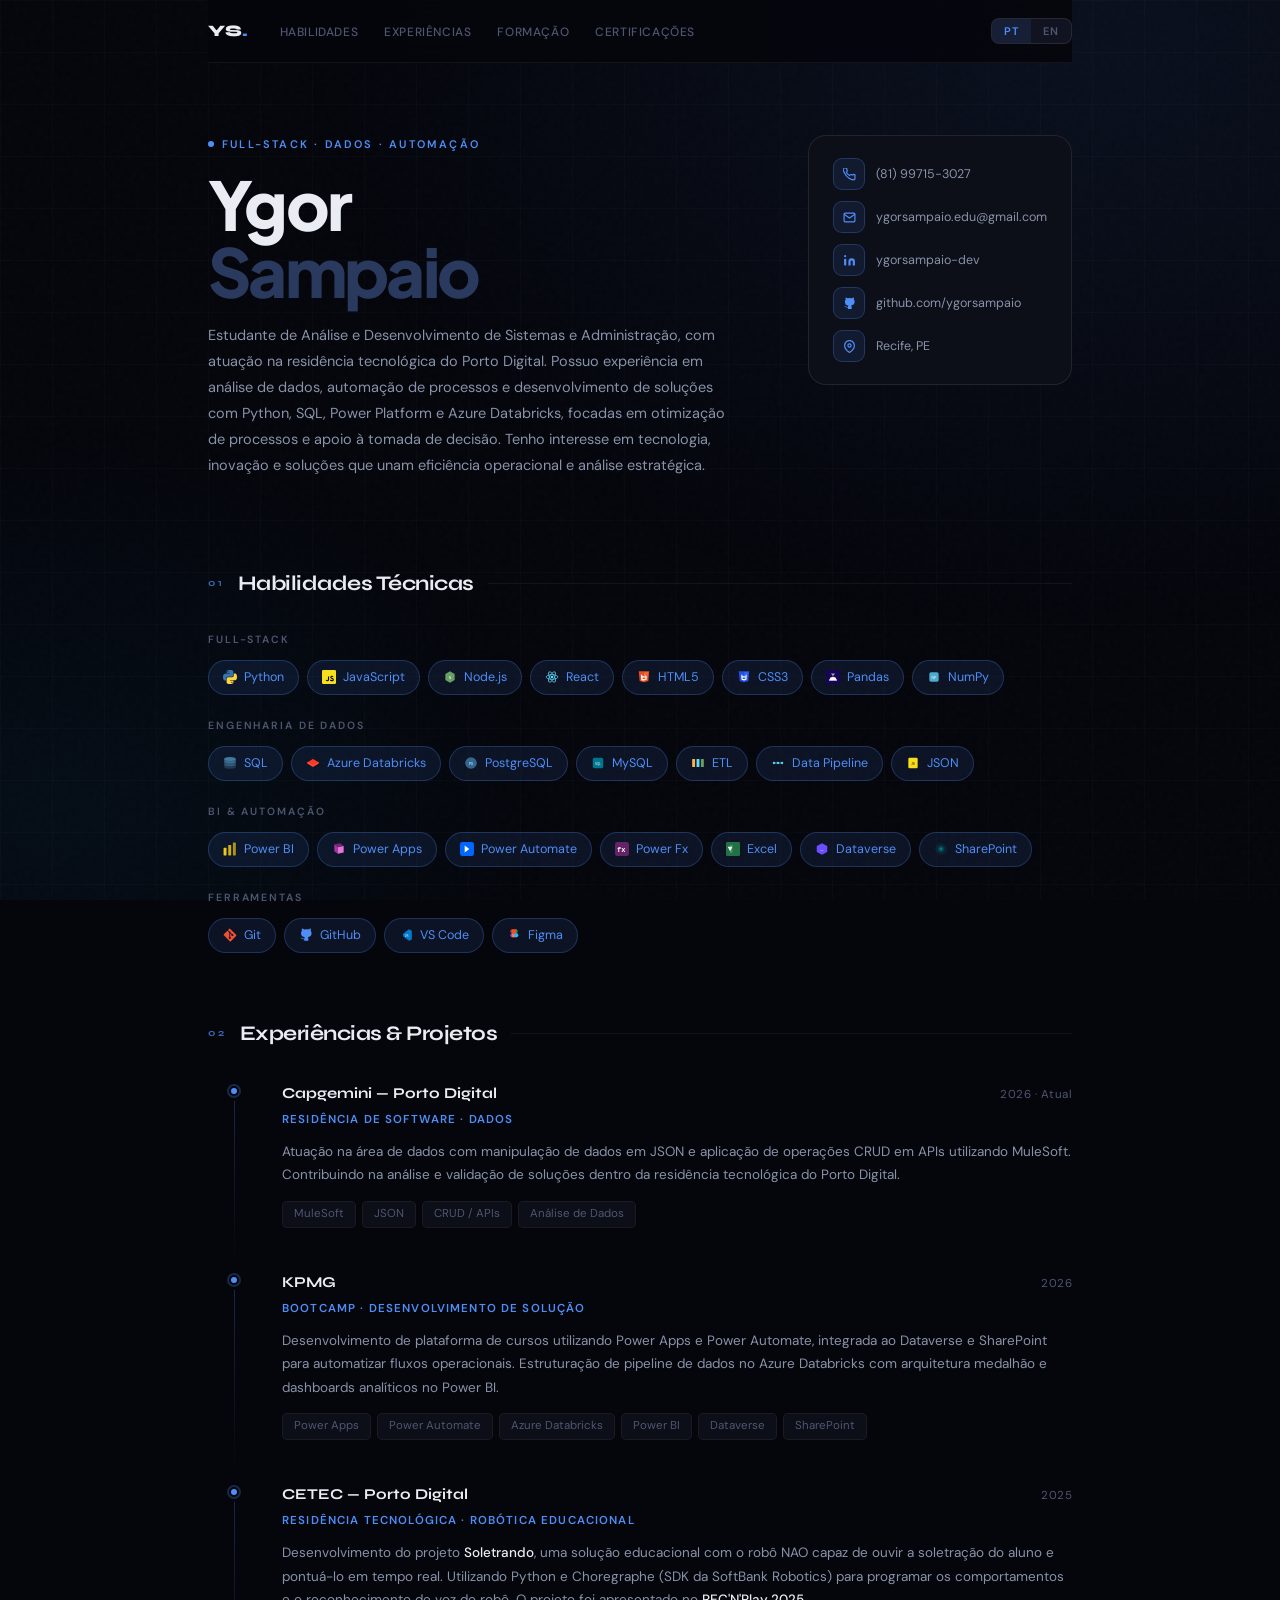
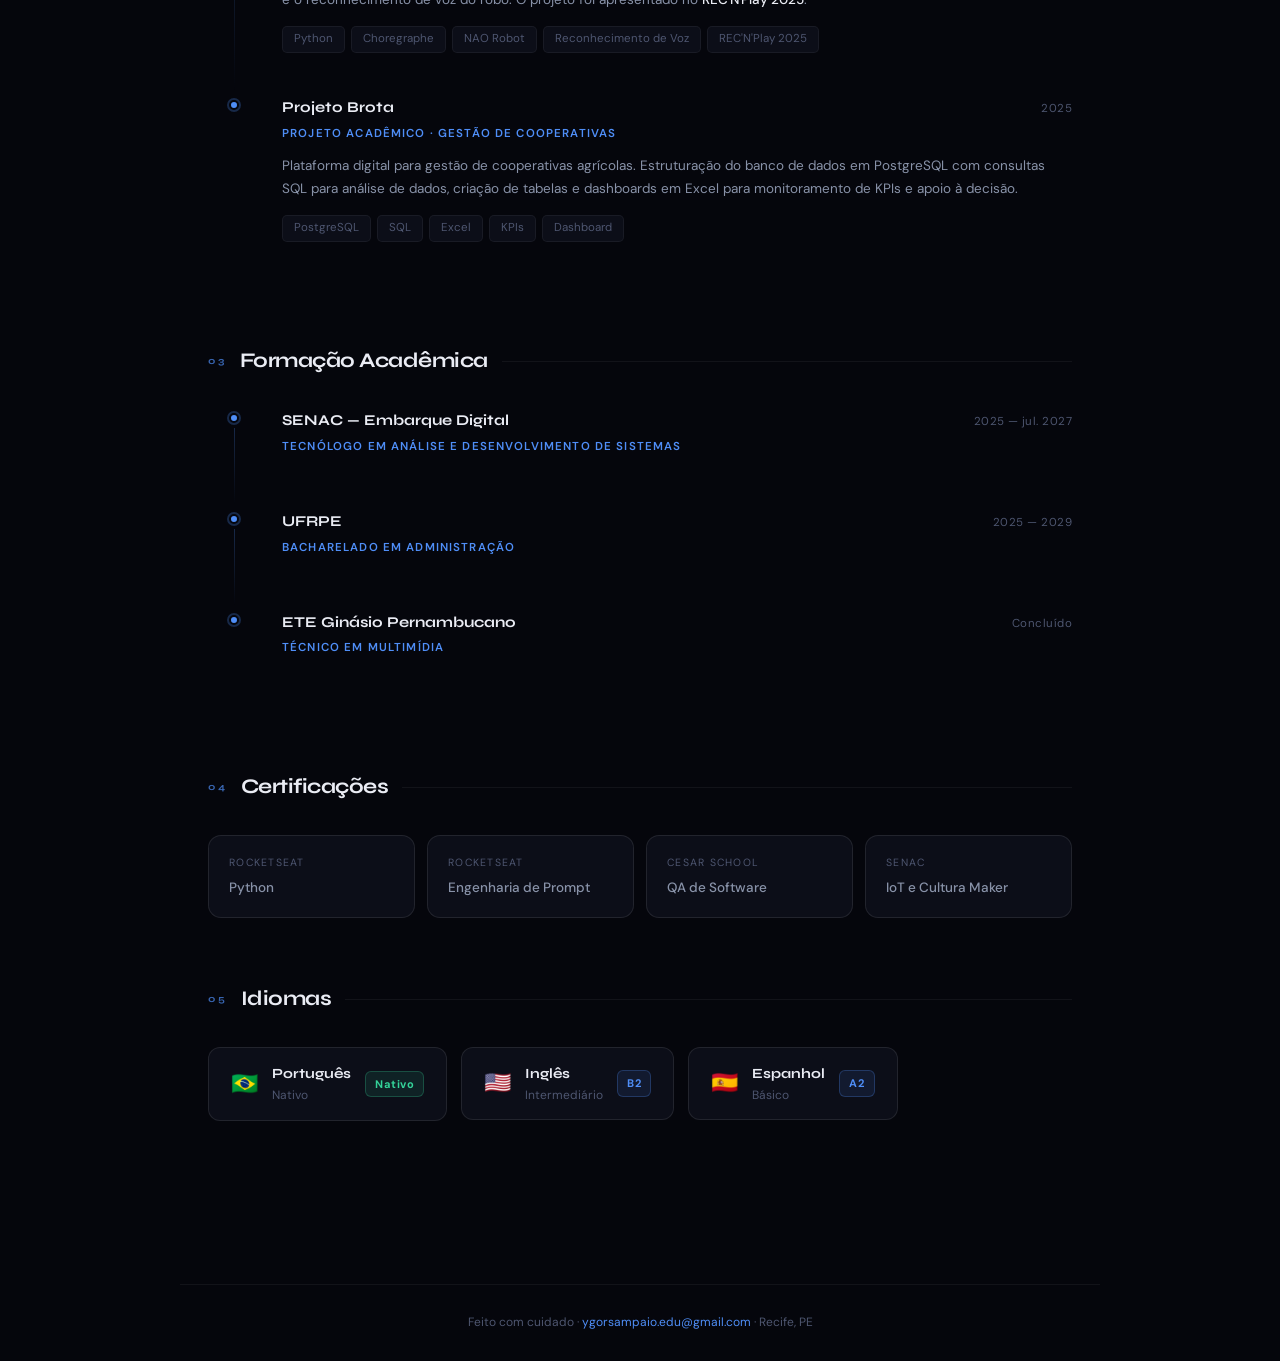
==== index.html @ a51f8046 "Create index.html" ====
<!DOCTYPE html>
<html lang="pt-br" data-lang="pt">
<head>
  <meta charset="UTF-8">
  <meta name="viewport" content="width=device-width, initial-scale=1.0">
  <title>Currículo | Ygor Sampaio</title>
  <link href="https://fonts.googleapis.com/css2?family=Plus+Jakarta+Sans:wght@700;800&family=Syne:wght@400;600;700;800&family=DM+Sans:ital,wght@0,300;0,400;0,500;1,300&display=swap" rel="stylesheet">
  <style>
    *, *::before, *::after { box-sizing: border-box; margin: 0; padding: 0; }

    :root {
      --bg:          #05060c;
      --surface:     #0c0e18;
      --surface2:    #111320;
      --blue:        #4f8ef7;
      --blue-dim:    rgba(79,142,247,0.10);
      --blue-border: rgba(79,142,247,0.26);
      --text:        #eaecf4;
      --text-dim:    #8892a8;
      --muted:       #4e5670;
      --border:      rgba(255,255,255,0.055);
      --border2:     rgba(255,255,255,0.09);
    }

    html { scroll-behavior: smooth; }

    body {
      background: var(--bg);
      color: var(--text);
      font-family: 'DM Sans', sans-serif;
      line-height: 1.65;
      font-size: 15px;
      min-height: 100vh;
    }

    /* ── Noise ── */
    body::before {
      content: '';
      position: fixed; inset: 0;
      background-image: url("data:image/svg+xml,%3Csvg viewBox='0 0 200 200' xmlns='http://www.w3.org/2000/svg'%3E%3Cfilter id='n'%3E%3CfeTurbulence type='fractalNoise' baseFrequency='0.85' numOctaves='4' stitchTiles='stitch'/%3E%3C/filter%3E%3Crect width='100%25' height='100%25' filter='url(%23n)' opacity='0.04'/%3E%3C/svg%3E");
      pointer-events: none; z-index: 0; opacity: 0.45;
    }

    .ambient {
      position: fixed; inset: 0; pointer-events: none; z-index: 0;
      background:
        radial-gradient(ellipse 800px 600px at 85% 5%, rgba(79,142,247,0.08), transparent),
        radial-gradient(ellipse 500px 400px at 5% 90%, rgba(14,165,233,0.05), transparent);
    }
    .grid-bg {
      position: fixed; inset: 0; pointer-events: none; z-index: 0;
      background-image:
        linear-gradient(rgba(255,255,255,0.018) 1px, transparent 1px),
        linear-gradient(90deg, rgba(255,255,255,0.018) 1px, transparent 1px);
      background-size: 52px 52px;
    }

    /* ── Layout ── */
    .page {
      position: relative; z-index: 1;
      max-width: 920px;
      margin: 0 auto;
      padding: 0 28px 100px;
    }

    /* ── Nav ── */
    nav {
      position: sticky; top: 0; z-index: 100;
      display: flex; align-items: center; justify-content: space-between;
      padding: 18px 0;
      border-bottom: 1px solid var(--border);
      background: rgba(5,6,12,0.88);
      backdrop-filter: blur(20px);
      -webkit-backdrop-filter: blur(20px);
      margin-bottom: 72px;
    }
    .nav-left { display: flex; align-items: center; gap: 20px; }
    .nav-logo {
      font-family: 'Syne', sans-serif;
      font-weight: 800;
      font-size: 16px;
      letter-spacing: -0.01em;
      color: var(--text);
      text-decoration: none;
    }
    .nav-logo span { color: var(--blue); }

    .nav-links { display: flex; gap: 2px; list-style: none; }
    .nav-links a {
      font-size: 12px;
      font-weight: 500;
      letter-spacing: 0.05em;
      text-transform: uppercase;
      color: var(--muted);
      text-decoration: none;
      padding: 6px 12px;
      border-radius: 6px;
      transition: color 0.2s, background 0.2s;
    }
    .nav-links a:hover { color: var(--text); background: var(--border); }

    /* Lang toggle in nav */
    .lang-toggle {
      display: flex;
      background: var(--surface2);
      border: 1px solid var(--border2);
      border-radius: 8px;
      overflow: hidden;
    }
    .lang-btn {
      padding: 5px 12px;
      font-size: 11px;
      font-weight: 600;
      letter-spacing: 0.1em;
      text-transform: uppercase;
      color: var(--muted);
      background: transparent;
      border: none;
      cursor: pointer;
      transition: all 0.2s;
      font-family: 'DM Sans', sans-serif;
    }
    .lang-btn.active { background: var(--blue-dim); color: var(--blue); }
    .lang-btn:hover:not(.active) { color: var(--text); }

    /* ── Hero ── */
    .hero {
      display: grid;
      grid-template-columns: 1fr auto;
      align-items: start;
      gap: 44px;
      margin-bottom: 88px;
      opacity: 0;
      animation: fadeUp 0.7s 0.1s forwards;
    }
    .hero-role {
      font-size: 11px;
      color: var(--blue);
      font-weight: 600;
      letter-spacing: 0.2em;
      text-transform: uppercase;
      margin-bottom: 16px;
      display: flex; align-items: center; gap: 8px;
    }
    .hero-role::before {
      content: '';
      width: 6px; height: 6px;
      border-radius: 50%;
      background: var(--blue);
      animation: pulse 2.5s infinite;
    }
    @keyframes pulse { 0%,100%{opacity:1} 50%{opacity:0.2} }

    .hero-name {
      font-family: 'Plus Jakarta Sans', sans-serif;
      font-weight: 800;
      font-size: clamp(2.6rem, 5.5vw, 4.2rem);
      line-height: 1.0;
      letter-spacing: -0.04em;
      margin-bottom: 18px;
    }
    .hero-name .outline {
      color: #2a3a5e;
    }
    .hero-bio {
      font-size: 14.5px;
      color: var(--text-dim);
      line-height: 1.8;
      max-width: 520px;
    }

    /* Contact card */
    .contact-card {
      background: var(--surface);
      border: 1px solid var(--border2);
      border-radius: 18px;
      padding: 22px 24px;
      min-width: 220px;
      display: flex;
      flex-direction: column;
      gap: 11px;
    }
    .contact-row {
      display: flex;
      align-items: center;
      gap: 11px;
      font-size: 12.5px;
      color: var(--text-dim);
      text-decoration: none;
      transition: color 0.2s;
    }
    .contact-row:hover { color: var(--blue); }
    .contact-icon {
      width: 32px; height: 32px;
      background: var(--blue-dim);
      border: 1px solid var(--blue-border);
      border-radius: 9px;
      display: grid; place-items: center;
      flex-shrink: 0;
      color: var(--blue);
    }

    /* ── Sections ── */
    .section {
      margin-bottom: 64px;
      opacity: 0;
      animation: fadeUp 0.6s forwards;
    }
    .section-header {
      display: flex;
      align-items: center;
      gap: 14px;
      margin-bottom: 30px;
    }
    .section-label {
      font-family: 'Syne', sans-serif;
      font-size: 10px;
      font-weight: 700;
      letter-spacing: 0.25em;
      text-transform: uppercase;
      color: var(--blue);
      opacity: 0.7;
    }
    .section-title {
      font-family: 'Syne', sans-serif;
      font-size: 1.3rem;
      font-weight: 700;
      letter-spacing: -0.025em;
      color: var(--text);
    }
    .section-line { flex: 1; height: 1px; background: var(--border); }

    /* ── Skills ── */
    .skill-group { margin-bottom: 22px; }
    .skill-group-name {
      font-size: 10.5px;
      font-weight: 600;
      letter-spacing: 0.18em;
      text-transform: uppercase;
      color: var(--muted);
      margin-bottom: 12px;
    }
    .tags-row { display: flex; flex-wrap: wrap; gap: 8px; }

    .tag-pill {
      display: flex;
      align-items: center;
      gap: 7px;
      font-size: 12.5px;
      font-weight: 400;
      color: var(--blue);
      background: var(--blue-dim);
      border: 1px solid var(--blue-border);
      padding: 6px 14px;
      border-radius: 100px;
      transition: all 0.2s;
      cursor: default;
    }
    .tag-pill:hover {
      background: rgba(79,142,247,0.18);
      border-color: rgba(79,142,247,0.45);
      color: #a8c8ff;
    }

    .tag-pill svg { flex-shrink: 0; }

    /* ── Timeline ── */
    .timeline { display: flex; flex-direction: column; gap: 4px; }
    .tl-item {
      display: grid;
      grid-template-columns: 52px 1fr;
      gap: 0 22px;
      position: relative;
    }
    .tl-left {
      display: flex; flex-direction: column; align-items: center;
      padding-top: 5px;
    }
    .tl-dot {
      width: 10px; height: 10px;
      border-radius: 50%;
      background: var(--blue);
      border: 2px solid var(--bg);
      outline: 2px solid var(--blue-border);
      flex-shrink: 0; z-index: 1;
    }
    .tl-line {
      width: 1px; flex: 1;
      background: linear-gradient(var(--blue-border), transparent);
      margin-top: 5px;
      min-height: 24px;
    }
    .tl-item:last-child .tl-line { display: none; }
    .tl-body { padding-bottom: 38px; }

    .tl-meta {
      display: flex;
      justify-content: space-between;
      align-items: baseline;
      flex-wrap: wrap;
      gap: 4px;
      margin-bottom: 5px;
    }
    .tl-company {
      font-family: 'Syne', sans-serif;
      font-size: 15px;
      font-weight: 700;
      color: var(--text);
    }
    .tl-period {
      font-size: 11.5px;
      color: var(--muted);
      font-weight: 400;
      letter-spacing: 0.04em;
    }
    .tl-role {
      font-size: 11.5px;
      color: var(--blue);
      font-weight: 600;
      letter-spacing: 0.1em;
      text-transform: uppercase;
      margin-bottom: 10px;
    }
    .tl-desc {
      font-size: 13.5px;
      color: var(--text-dim);
      line-height: 1.75;
    }
    .tl-desc strong { color: var(--text); font-weight: 500; }
    .tl-chips { display: flex; flex-wrap: wrap; gap: 6px; margin-top: 14px; }
    .tl-chip {
      font-size: 11.5px;
      color: var(--muted);
      background: var(--surface);
      border: 1px solid var(--border);
      padding: 3px 11px;
      border-radius: 5px;
    }

    /* ── Certs ── */
    .cert-grid {
      display: grid;
      grid-template-columns: repeat(auto-fill, minmax(190px, 1fr));
      gap: 12px;
    }
    .cert-card {
      background: var(--surface);
      border: 1px solid var(--border2);
      border-radius: 13px;
      padding: 18px 20px;
      transition: border-color 0.2s, background 0.2s;
    }
    .cert-card:hover { border-color: var(--blue-border); background: var(--blue-dim); }
    .cert-source {
      font-size: 10.5px;
      color: var(--muted);
      letter-spacing: 0.12em;
      text-transform: uppercase;
      margin-bottom: 6px;
    }
    .cert-name { font-size: 13.5px; font-weight: 500; color: var(--text-dim); }

    /* ── Languages ── */
    .lang-row { display: flex; gap: 14px; flex-wrap: wrap; }
    .lang-item {
      display: flex; align-items: center; gap: 14px;
      background: var(--surface);
      border: 1px solid var(--border2);
      padding: 14px 22px;
      border-radius: 12px;
      transition: border-color 0.2s;
    }
    .lang-item:hover { border-color: var(--blue-border); }
    .lang-flag { font-size: 22px; line-height: 1; }
    .lang-name { font-family: 'Syne', sans-serif; font-size: 14px; font-weight: 700; }
    .lang-level { font-size: 12px; color: var(--muted); margin-top: 1px; }
    .lang-badge {
      font-size: 11px;
      font-weight: 700;
      color: var(--blue);
      background: var(--blue-dim);
      border: 1px solid var(--blue-border);
      padding: 3px 9px;
      border-radius: 6px;
      letter-spacing: 0.05em;
    }
    .lang-badge.native { color: #34d399; background: rgba(52,211,153,0.1); border-color: rgba(52,211,153,0.25); }

    /* ── Footer ── */
    footer {
      position: relative; z-index: 1;
      border-top: 1px solid var(--border);
      text-align: center;
      padding: 28px 24px;
      font-size: 12px;
      color: var(--muted);
      max-width: 920px;
      margin: 0 auto;
    }
    footer a { color: var(--blue); text-decoration: none; }

    /* ── Animations ── */
    @keyframes fadeUp {
      from { opacity: 0; transform: translateY(20px); }
      to   { opacity: 1; transform: translateY(0); }
    }
    .s1 { animation-delay: 0.15s; }
    .s2 { animation-delay: 0.28s; }
    .s3 { animation-delay: 0.40s; }
    .s4 { animation-delay: 0.52s; }
    .s5 { animation-delay: 0.64s; }
    .s6 { animation-delay: 0.76s; }

    /* ── Responsive ── */
    @media (max-width: 660px) {
      .hero { grid-template-columns: 1fr; }
      .contact-card { min-width: unset; }
      .nav-links { display: none; }
      .tl-item { grid-template-columns: 34px 1fr; gap: 0 14px; }
    }
  </style>
</head>
<body>
  <div class="ambient"></div>
  <div class="grid-bg"></div>

  <div class="page">

    <!-- NAV -->
    <nav>
      <div class="nav-left">
        <a href="landing.html" class="nav-logo">YS<span>.</span></a>
        <ul class="nav-links">
          <li><a href="#habilidades" data-pt="Habilidades" atad-en="Skills">Habilidades</a></li>
          <li><a href="#experiencias" data-pt="Experiências" data-en="Experience">Experiências</a></li>
          <li><a href="#formacao" data-pt="Formação" data-en="Education">Formação</a></li>
          <li><a href="#certs" data-pt="Certificações" data-en="Certifications">Certificações</a></li>
        </ul>
      </div>
      <div class="lang-toggle">
        <button class="lang-btn active" onclick="setLang('pt')">PT</button>
        <button class="lang-btn" onclick="setLang('en')">EN</button>
      </div>
    </nav>

    <!-- HERO -->
    <section class="hero">
      <div>
        <div class="hero-role" data-pt="Full-stack · Dados · Automação" data-en="Full-stack · Data · Automation">Full-stack · Dados · Automação</div>
        <h1 class="hero-name">
          Ygor<br><span class="outline">Sampaio</span>
        </h1>
<p class="hero-bio" 
data-pt="Estudante de Análise e Desenvolvimento de Sistemas e Administração, com atuação na residência tecnológica do Porto Digital. Possuo experiência em análise de dados, automação de processos e desenvolvimento de soluções com Python, SQL, Power Platform e Azure Databricks, focadas em otimização de processos e apoio à tomada de decisão. Tenho interesse em tecnologia, inovação e soluções que unam eficiência operacional e análise estratégica." 

data-en="Analysis and Systems Development and Business Administration student currently working at Porto Digital's technology residency program. Experienced in data analysis, process automation, and solution development using Python, SQL, Power Platform, and Azure Databricks, focusing on process optimization and decision-making support. Interested in technology, innovation, and solutions that combine operational efficiency with strategic analysis.">

Estudante de Análise e Desenvolvimento de Sistemas e Administração, com atuação na residência tecnológica do Porto Digital. Possuo experiência em análise de dados, automação de processos e desenvolvimento de soluções com Python, SQL, Power Platform e Azure Databricks, focadas em otimização de processos e apoio à tomada de decisão. Tenho interesse em tecnologia, inovação e soluções que unam eficiência operacional e análise estratégica.
</p>
      </div>
      <div class="contact-card">
        <a class="contact-row" href="tel:+5581997153027">
          <span class="contact-icon">
            <svg width="13" height="13" viewBox="0 0 24 24" fill="none" stroke="currentColor" stroke-width="2.2"><path d="M22 16.92v3a2 2 0 01-2.18 2 19.79 19.79 0 01-8.63-3.07A19.5 19.5 0 013.07 9.81 19.79 19.79 0 01.00 1.18 2 2 0 012 0h3a2 2 0 012 1.72 12.84 12.84 0 00.7 2.81 2 2 0 01-.45 2.11L6.09 7.91a16 16 0 006 6l1.27-1.27a2 2 0 012.11-.45 12.84 12.84 0 002.81.7A2 2 0 0122 14.92z"/></svg>
          </span>
          (81) 99715-3027
        </a>
        <a class="contact-row" href="mailto:ygorsampaio.edu@gmail.com">
          <span class="contact-icon">
            <svg width="13" height="13" viewBox="0 0 24 24" fill="none" stroke="currentColor" stroke-width="2.2"><path d="M4 4h16c1.1 0 2 .9 2 2v12c0 1.1-.9 2-2 2H4c-1.1 0-2-.9-2-2V6c0-1.1.9-2 2-2z"/><polyline points="22,6 12,13 2,6"/></svg>
          </span>
          ygorsampaio.edu@gmail.com
        </a>
        <a class="contact-row" href="https://linkedin.com/in/ygorsampaio-dev" target="_blank">
          <span class="contact-icon">
            <svg width="13" height="13" viewBox="0 0 24 24" fill="currentColor"><path d="M16 8a6 6 0 016 6v7h-4v-7a2 2 0 00-2-2 2 2 0 00-2 2v7h-4v-7a6 6 0 016-6z"/><rect x="2" y="9" width="4" height="12"/><circle cx="4" cy="4" r="2"/></svg>
          </span>
          ygorsampaio-dev
        </a>
        <a class="contact-row" href="https://github.com/ygorsampaio" target="_blank">
          <span class="contact-icon">
            <svg width="13" height="13" viewBox="0 0 24 24" fill="currentColor"><path d="M9 19c-5 1.5-5-2.5-7-3m14 6v-3.87a3.37 3.37 0 00-.94-2.61c3.14-.35 6.44-1.54 6.44-7A5.44 5.44 0 0020 4.77 5.07 5.07 0 0019.91 1S18.73.65 16 2.48a13.38 13.38 0 00-7 0C6.27.65 5.09 1 5.09 1A5.07 5.07 0 005 4.77a5.44 5.44 0 00-1.5 3.78c0 5.42 3.3 6.61 6.44 7A3.37 3.37 0 009 18.13V22"/></svg>
          </span>
          github.com/ygorsampaio
        </a>
        <div class="contact-row">
          <span class="contact-icon">
            <svg width="13" height="13" viewBox="0 0 24 24" fill="none" stroke="currentColor" stroke-width="2.2"><path d="M21 10c0 7-9 13-9 13s-9-6-9-13a9 9 0 0118 0z"/><circle cx="12" cy="10" r="3"/></svg>
          </span>
          Recife, PE
        </div>
      </div>
    </section>

    <!-- HABILIDADES -->
    <section class="section s1" id="habilidades">
      <div class="section-header">
        <span class="section-label">01</span>
        <h2 class="section-title" data-pt="Habilidades Técnicas" data-en="Technical Skills">Habilidades Técnicas</h2>
        <div class="section-line"></div>
      </div>

      <div class="skill-group">
        <div class="skill-group-name" data-pt="Full-Stack" data-en="Full-Stack">Full-Stack</div>
        <div class="tags-row">
          <span class="tag-pill highlight">
            <!-- Python icon -->
            <svg width="14" height="14" viewBox="0 0 24 24"><path d="M11.914 0C5.82 0 6.2 2.656 6.2 2.656l.007 2.752h5.814v.826H3.89S0 5.789 0 11.969c0 6.18 3.403 5.962 3.403 5.962h2.034v-2.867s-.11-3.41 3.35-3.41h5.77s3.24.052 3.24-3.13V3.19S18.326 0 11.914 0zm-3.2 1.838a1.036 1.036 0 110 2.072 1.036 1.036 0 010-2.072z" fill="#3776ab"/><path d="M12.086 24c6.094 0 5.714-2.656 5.714-2.656l-.007-2.752H12v-.826h8.11S24 18.211 24 12.031c0-6.18-3.403-5.962-3.403-5.962h-2.034v2.867s.11 3.41-3.35 3.41h-5.77s-3.24-.052-3.24 3.13v5.334S5.674 24 12.086 24zm3.2-1.838a1.036 1.036 0 110-2.072 1.036 1.036 0 010 2.072z" fill="#ffd343"/></svg>
            Python
          </span>
          <span class="tag-pill highlight">
            <!-- JS icon -->
            <svg width="14" height="14" viewBox="0 0 24 24"><rect width="24" height="24" rx="2" fill="#f7df1e"/><path d="M6.5 17.5l1.5-1c.3.5.6.9 1.2.9.6 0 1-.3 1-1.2V11h2v5.2c0 2-1.2 2.9-2.9 2.9-1.6 0-2.5-.8-3-1.8l1.2-.8zm7.5-.2l1.5-.9c.4.7.9 1.2 1.8 1.2.8 0 1.2-.4 1.2-.9 0-.6-.5-.8-1.4-1.2l-.5-.2c-1.4-.6-2.3-1.3-2.3-2.8 0-1.4 1.1-2.5 2.7-2.5 1.2 0 2 .4 2.6 1.5l-1.4.9c-.3-.6-.6-.8-1.2-.8-.5 0-.9.3-.9.8 0 .6.4.8 1.2 1.2l.5.2c1.6.7 2.5 1.4 2.5 3 0 1.7-1.4 2.6-3.2 2.6-1.8 0-2.9-.9-3.5-2z" fill="#000"/></svg>
            JavaScript
          </span>
          <span class="tag-pill"><svg width="14" height="14" viewBox="0 0 24 24">
  <path d="M12 2L20 7V17L12 22L4 17V7L12 2Z" fill="#68A063"/>
  <text x="12" y="15" text-anchor="middle" font-size="6" fill="white" font-family="Arial">N</text>
</svg>Node.js</span>
          <span class="tag-pill">
            <!-- React -->
            <svg width="14" height="14" viewBox="0 0 24 24"><circle cx="12" cy="12" r="2.2" fill="#61dafb"/><ellipse cx="12" cy="12" rx="10" ry="4" stroke="#61dafb" stroke-width="1.2" fill="none"/><ellipse cx="12" cy="12" rx="10" ry="4" stroke="#61dafb" stroke-width="1.2" fill="none" transform="rotate(60 12 12)"/><ellipse cx="12" cy="12" rx="10" ry="4" stroke="#61dafb" stroke-width="1.2" fill="none" transform="rotate(120 12 12)"/></svg>
            React
          </span>
          <span class="tag-pill">
            <!-- HTML -->
            <svg width="14" height="14" viewBox="0 0 24 24"><path d="M3 2l1.5 17L12 21l7.5-2L21 2z" fill="#e34c26"/><path d="M12 3.5v15.7l5.8-1.6 1.2-14.1z" fill="#ef652a"/><path d="M12 8h-3l.2 2.5H12v2.5H9.4l.2 2.5H12v2.5H7.5L6.7 8H12z" fill="#fff"/><path d="M12 8h3l-.3 2.5H12v2.5h2.5l-.3 2.5H12v2.5l4.3-1.2.3-3.3.2-3z" fill="#ebebeb"/></svg>
            HTML5
          </span>
          <span class="tag-pill">
            <svg width="14" height="14" viewBox="0 0 24 24"><path d="M3 2l1.5 17L12 21l7.5-2L21 2z" fill="#264de4"/><path d="M12 3.5v15.7l5.8-1.6 1.2-14.1z" fill="#2965f1"/><path d="M12 8H9.2l.2 2.5H12v2.5H9.6l.2 2.5H12v2.5L7.8 16.5l-.3-3.5-.2-5H12z" fill="#fff"/><path d="M12 8h2.8l-.3 2.5H12v2.5h2.3l-.3 2.5H12v2.5l4.2-1.2.3-3.8.2-5z" fill="#ebebeb"/></svg>
            CSS3
          </span>
          <span class="tag-pill">
            <svg width="14" height="14" viewBox="0 0 24 24"><rect width="24" height="24" rx="2" fill="#150458"/><path d="M8.5 6h7L12 10.5 8.5 6zm3.5 4.5L5 18h14L12 10.5z" fill="#e1e1e1" opacity=".7"/><path d="M5 18h14l-3-5.5H8L5 18z" fill="#fff"/></svg>
            Pandas
          </span>
          <span class="tag-pill"><svg width="14" height="14" viewBox="0 0 24 24">
  <rect x="4" y="4" width="16" height="16" rx="3" fill="#4DABCF"/>
  <text x="12" y="15" text-anchor="middle" font-size="6" fill="white" font-family="Arial">NP</text>
</svg>NumPy</span>
        </div>
      </div>

      <div class="skill-group">
        <div class="skill-group-name" data-pt="Engenharia de Dados" data-en="Data Engineering">Engenharia de Dados</div>
        <div class="tags-row">
          <span class="tag-pill highlight">
            <!-- SQL -->
            <svg width="14" height="14" viewBox="0 0 24 24"><ellipse cx="12" cy="5" rx="10" ry="3.5" fill="#4479a1"/><path d="M2 5v4.5C2 11.4 6.5 13 12 13s10-1.6 10-3.5V5" fill="#4479a1" opacity=".7"/><path d="M2 9.5V14C2 15.9 6.5 17.5 12 17.5S22 15.9 22 14V9.5" fill="#4479a1" opacity=".5"/><path d="M2 14V18.5C2 20.4 6.5 22 12 22s10-1.6 10-3.5V14" fill="#4479a1" opacity=".35"/></svg>
            SQL
          </span>
          <span class="tag-pill highlight">
            <!-- Azure Databricks -->
            <svg width="14" height="14" viewBox="0 0 24 24"><path d="M2 13l10 6 10-6v-2L12 5 2 11v2z" fill="#ff3621"/><path d="M2 11l10 6 10-6" fill="none" stroke="#fff" stroke-width="1" opacity=".4"/><path d="M12 5l10 6-10 6L2 11z" fill="#ff3621" opacity=".5"/></svg>
            Azure Databricks
          </span>
          <span class="tag-pill">
            <svg width="14" height="14" viewBox="0 0 24 24">
  <circle cx="12" cy="12" r="10" fill="#336791"/>
  <text x="12" y="15" text-anchor="middle" font-size="5" fill="white" font-family="Arial">PG</text>
</svg>
            PostgreSQL
          </span>
          <span class="tag-pill"><svg width="14" height="14" viewBox="0 0 24 24">
  <rect x="3" y="3" width="18" height="18" rx="3" fill="#00758F"/>
  <text x="12" y="15" text-anchor="middle" font-size="5" fill="white" font-family="Arial">SQL</text>
</svg>MySQL</span>
          <span class="tag-pill"><svg width="14" height="14" viewBox="0 0 24 24">
  <rect x="2" y="5" width="5" height="14" rx="1" fill="#FFB347"/>
  <rect x="9.5" y="5" width="5" height="14" rx="1" fill="#61DAFB"/>
  <rect x="17" y="5" width="5" height="14" rx="1" fill="#68A063"/>
</svg>ETL</span>
          <span class="tag-pill"><svg width="14" height="14" viewBox="0 0 24 24">
  <circle cx="5" cy="12" r="2" fill="#61DAFB"/>
  <circle cx="12" cy="12" r="2" fill="#61DAFB"/>
  <circle cx="19" cy="12" r="2" fill="#61DAFB"/>
  <path d="M7 12H10M14 12H17" stroke="#61DAFB" stroke-width="1.5"/>
</svg>Data Pipeline</span>
          <span class="tag-pill"><svg width="14" height="14" viewBox="0 0 24 24">
  <rect x="4" y="3" width="16" height="18" rx="2" fill="#F7DF1E"/>
  <text x="12" y="15" text-anchor="middle" font-size="5" fill="black" font-family="Arial">JS</text>
</svg>JSON</span>
        </div>
      </div>

      <div class="skill-group">
        <div class="skill-group-name" data-pt="BI & Automação" data-en="BI & Automation">BI & Automação</div>
        <div class="tags-row">
          <span class="tag-pill highlight">
            <!-- Power BI -->
            <svg width="14" height="14" viewBox="0 0 24 24"><rect x="1" y="10" width="5" height="13" rx="1" fill="#f2c811"/><rect x="9" y="5" width="5" height="18" rx="1" fill="#f2c811" opacity=".85"/><rect x="17" y="1" width="5" height="22" rx="1" fill="#f2c811" opacity=".7"/></svg>
            Power BI
          </span>
          <span class="tag-pill highlight">
            <!-- Power Apps -->
            <svg width="14" height="14" viewBox="0 0 24 24">
  <polygon points="4,4 14,2 20,7 10,9" fill="#742774"/>
  <polygon points="4,4 10,9 10,20 4,16" fill="#A437A0"/>
  <polygon points="10,9 20,7 20,18 10,20" fill="#E872D9"/>
</svg>
            Power Apps
          </span>
          <span class="tag-pill highlight">
            <!-- Power Automate -->
            <svg width="14" height="14" viewBox="0 0 24 24"><rect width="24" height="24" rx="4" fill="#0066ff"/><path d="M8 6l8 6-8 6V6z" fill="#fff"/></svg>
            Power Automate
          </span>
          <span class="tag-pill highlight">
            <!-- Power Fx -->
            <svg width="14" height="14" viewBox="0 0 24 24"><rect width="24" height="24" rx="4" fill="#742774" opacity=".85"/><text x="3.5" y="17" font-family="'Courier New',monospace" font-size="12" fill="#fff" font-weight="bold">fx</text></svg>
            Power Fx
          </span>
          <span class="tag-pill">
            <svg width="14" height="14" viewBox="0 0 24 24"><rect width="24" height="24" rx="2" fill="#217346"/><path d="M7 5h4v14H7z" fill="#fff" opacity=".2"/><path d="M3 8h8l-4 8-4-8z" fill="#fff"/></svg>
            Excel
          </span>
          <span class="tag-pill"><svg width="14" height="14" viewBox="0 0 24 24">
  <polygon points="12,2 21,7 21,17 12,22 3,17 3,7" fill="#6B4EFF"/>
  <text x="12" y="15" text-anchor="middle" font-size="4" fill="white" font-family="Arial">DV</text>
</svg>Dataverse</span>
          <span class="tag-pill">
            <!-- SharePoint -->
            <svg width="14" height="14" viewBox="0 0 24 24"><circle cx="12" cy="12" r="9" fill="#038387" opacity=".15" stroke="#038387" stroke-width="1.5"/><circle cx="12" cy="12" r="5" fill="#038387" opacity=".4"/><circle cx="12" cy="12" r="2" fill="#038387"/></svg>
            SharePoint
          </span>
        </div>
      </div>

      <div class="skill-group">
        <div class="skill-group-name" data-pt="Ferramentas" data-en="Tools">Ferramentas</div>
        <div class="tags-row">
          <span class="tag-pill">
            <!-- Git -->
            <svg width="14" height="14" viewBox="0 0 24 24"><path d="M22.5 11.5l-10-10a1.4 1.4 0 00-2 0l-2 2 2.5 2.5a1.7 1.7 0 012.1 2.2l2.4 2.4a1.7 1.7 0 11-1 1l-2.2-2.2v5.8a1.7 1.7 0 11-1.4 0V9.2a1.7 1.7 0 01-.9-2.2L7.5 4.5l-6 6a1.4 1.4 0 000 2l10 10a1.4 1.4 0 002 0l9-9a1.4 1.4 0 000-2z" fill="#f05032"/></svg>
            Git
          </span>
          <span class="tag-pill">
            <svg width="14" height="14" viewBox="0 0 24 24" fill="currentColor"><path d="M9 19c-5 1.5-5-2.5-7-3m14 6v-3.87a3.37 3.37 0 00-.94-2.61c3.14-.35 6.44-1.54 6.44-7A5.44 5.44 0 0020 4.77 5.07 5.07 0 0019.91 1S18.73.65 16 2.48a13.38 13.38 0 00-7 0C6.27.65 5.09 1 5.09 1A5.07 5.07 0 005 4.77a5.44 5.44 0 00-1.5 3.78c0 5.42 3.3 6.61 6.44 7A3.37 3.37 0 009 18.13V22"/></svg>
            GitHub
          </span>
          <span class="tag-pill"><svg width="14" height="14" viewBox="0 0 24 24">
  <path d="M17 2L22 4.5V19.5L17 22L7 14V10L17 2Z" fill="#007ACC"/>
  <text x="13" y="15" text-anchor="middle" font-size="5" fill="white" font-family="Arial">VS</text>
</svg>VS Code</span>
          <span class="tag-pill">
            <!-- Figma -->
            <svg width="14" height="14" viewBox="0 0 24 24"><path d="M8 2h8v7H8z" fill="#f24e1e"/><path d="M8 9h8v7H8z" fill="#ff7262"/><path d="M8 2a4 4 0 000 7" fill="#f24e1e"/><path d="M8 9a4 4 0 000 7" fill="#a259ff"/><path d="M16 9a4 4 0 010 7" fill="#1abcfe"/><path d="M16 2a4 4 0 010 7" fill="#0acf83"/><circle cx="16" cy="12.5" r="3.5" fill="#1abcfe"/></svg>
            Figma
          </span>
        </div>
      </div>
    </section>

    <!-- EXPERIÊNCIAS -->
    <section class="section s2" id="experiencias">
      <div class="section-header">
        <span class="section-label">02</span>
        <h2 class="section-title" data-pt="Experiências & Projetos" data-en="Experience & Projects">Experiências & Projetos</h2>
        <div class="section-line"></div>
      </div>

      <div class="timeline">

        <div class="tl-item">
          <div class="tl-left"><div class="tl-dot"></div><div class="tl-line"></div></div>
          <div class="tl-body">
            <div class="tl-meta">
              <span class="tl-company">Capgemini — Porto Digital</span>
              <span class="tl-period">2026 · <span data-pt="Atual" data-en="Present">Atual</span></span>
            </div>
            <div class="tl-role" data-pt="Residência de Software · Dados" data-en="Software Residency · Data">Residência de Software · Dados</div>
            <p class="tl-desc" data-pt="Atuação na área de dados com manipulação de dados em JSON e aplicação de operações CRUD em APIs utilizando MuleSoft. Contribuindo na análise e validação de soluções dentro da residência tecnológica do Porto Digital." data-en="Working in the data domain with JSON data manipulation and CRUD operations on APIs using MuleSoft. Contributing to the analysis and validation of solutions within Porto Digital's tech residency.">
              Atuação na área de dados com manipulação de dados em JSON e aplicação de operações CRUD
              em APIs utilizando MuleSoft. Contribuindo na análise e validação de soluções dentro da
              residência tecnológica do Porto Digital.
            </p>
            <div class="tl-chips">
              <span class="tl-chip">MuleSoft</span>
              <span class="tl-chip">JSON</span>
              <span class="tl-chip">CRUD / APIs</span>
              <span class="tl-chip" data-pt="Análise de Dados" data-en="Data Analysis">Análise de Dados</span>
            </div>
          </div>
        </div>

        <div class="tl-item">
          <div class="tl-left"><div class="tl-dot"></div><div class="tl-line"></div></div>
          <div class="tl-body">
            <div class="tl-meta">
              <span class="tl-company">KPMG</span>
              <span class="tl-period">2026</span>
            </div>
            <div class="tl-role" data-pt="Bootcamp · Desenvolvimento de Solução" data-en="Bootcamp · Solution Development">Bootcamp · Desenvolvimento de Solução</div>
            <p class="tl-desc" data-pt="Desenvolvimento de plataforma de cursos utilizando Power Apps e Power Automate, integrada ao Dataverse e SharePoint para automatizar fluxos operacionais. Estruturação de pipeline de dados no Azure Databricks com arquitetura medalhão e dashboards analíticos no Power BI." data-en="Built a course platform using Power Apps and Power Automate, integrated with Dataverse and SharePoint to automate operational workflows. Structured a data pipeline in Azure Databricks using medallion architecture and built analytical dashboards in Power BI.">
              Desenvolvimento de plataforma de cursos utilizando Power Apps e Power Automate,
              integrada ao Dataverse e SharePoint para automatizar fluxos operacionais. Estruturação
              de pipeline de dados no Azure Databricks com arquitetura medalhão e dashboards
              analíticos no Power BI.
            </p>
            <div class="tl-chips">
              <span class="tl-chip">Power Apps</span>
              <span class="tl-chip">Power Automate</span>
              <span class="tl-chip">Azure Databricks</span>
              <span class="tl-chip">Power BI</span>
              <span class="tl-chip">Dataverse</span>
              <span class="tl-chip">SharePoint</span>
            </div>
          </div>
        </div>

        <div class="tl-item">
          <div class="tl-left"><div class="tl-dot"></div><div class="tl-line"></div></div>
          <div class="tl-body">
            <div class="tl-meta">
              <span class="tl-company">CETEC — Porto Digital</span>
              <span class="tl-period">2025</span>
            </div>
            <div class="tl-role" data-pt="Residência Tecnológica · Robótica Educacional" data-en="Tech Residency · Educational Robotics">Residência Tecnológica · Robótica Educacional</div>
            <p class="tl-desc" data-pt="Desenvolvimento do projeto <strong>Soletrando</strong>, uma solução educacional com o robô NAO capaz de ouvir a soletração do aluno e pontuá-lo em tempo real. Utilizando Python e Choregraphe (SDK da SoftBank Robotics) para programar os comportamentos e o reconhecimento de voz do robô. O projeto foi apresentado no <strong>REC'N'Play 2025</strong>." data-en="Developed the <strong>Soletrando</strong> project, an educational solution with the NAO robot capable of listening to the student's spelling and scoring them in real time. Used Python and Choregraphe (SoftBank Robotics SDK) to program the robot's behaviors and speech recognition. Presented at <strong>REC'N'Play 2025</strong>.">
              Desenvolvimento do projeto <strong>Soletrando</strong>, uma solução educacional com o robô NAO
              capaz de ouvir a soletração do aluno e pontuá-lo em tempo real. Utilizando Python e
              Choregraphe (SDK da SoftBank Robotics) para programar os comportamentos e o
              reconhecimento de voz do robô. O projeto foi apresentado no <strong>REC'N'Play 2025</strong>.
            </p>
            <div class="tl-chips">
              <span class="tl-chip">Python</span>
              <span class="tl-chip">Choregraphe</span>
              <span class="tl-chip">NAO Robot</span>
              <span class="tl-chip" data-pt="Reconhecimento de Voz" data-en="Speech Recognition">Reconhecimento de Voz</span>
              <span class="tl-chip">REC'N'Play 2025</span>
            </div>
          </div>
        </div>

        <div class="tl-item">
          <div class="tl-left"><div class="tl-dot"></div><div class="tl-line"></div></div>
          <div class="tl-body">
            <div class="tl-meta">
              <span class="tl-company">Projeto Brota</span>
              <span class="tl-period">2025</span>
            </div>
            <div class="tl-role" data-pt="Projeto Acadêmico · Gestão de Cooperativas" data-en="Academic Project · Cooperative Management">Projeto Acadêmico · Gestão de Cooperativas</div>
            <p class="tl-desc" data-pt="Plataforma digital para gestão de cooperativas agrícolas. Estruturação do banco de dados em PostgreSQL com consultas SQL para análise de dados, criação de tabelas e dashboards em Excel para monitoramento de KPIs e apoio à decisão." data-en="Digital platform for agricultural cooperative management. Designed a PostgreSQL database with SQL queries for data analysis, created tables and Excel dashboards for KPI monitoring and decision support.">
              Plataforma digital para gestão de cooperativas agrícolas. Estruturação do banco de dados
              em PostgreSQL com consultas SQL para análise de dados, criação de tabelas e dashboards
              em Excel para monitoramento de KPIs e apoio à decisão.
            </p>
            <div class="tl-chips">
              <span class="tl-chip">PostgreSQL</span>
              <span class="tl-chip">SQL</span>
              <span class="tl-chip">Excel</span>
              <span class="tl-chip">KPIs</span>
              <span class="tl-chip">Dashboard</span>
            </div>
          </div>
        </div>

      </div>
    </section>

    <!-- FORMAÇÃO -->
    <section class="section s3" id="formacao">
      <div class="section-header">
        <span class="section-label">03</span>
        <h2 class="section-title" data-pt="Formação Acadêmica" data-en="Education">Formação Acadêmica</h2>
        <div class="section-line"></div>
      </div>

      <div class="timeline">

        <div class="tl-item">
          <div class="tl-left"><div class="tl-dot"></div><div class="tl-line"></div></div>
          <div class="tl-body">
            <div class="tl-meta">
              <span class="tl-company">SENAC — Embarque Digital</span>
              <span class="tl-period">2025 — <span data-pt="jul." data-en="Jul.">jul.</span> 2027</span>
            </div>
            <div class="tl-role" data-pt="Tecnólogo em Análise e Desenvolvimento de Sistemas" data-en="Systems Analysis and Development (Technologist)">Tecnólogo em Análise e Desenvolvimento de Sistemas</div>
          </div>
        </div>

        <div class="tl-item">
          <div class="tl-left"><div class="tl-dot"></div><div class="tl-line"></div></div>
          <div class="tl-body">
            <div class="tl-meta">
              <span class="tl-company">UFRPE</span>
              <span class="tl-period">2025 — 2029</span>
            </div>
            <div class="tl-role" data-pt="Bacharelado em Administração" data-en="Bachelor's in Business Administration">Bacharelado em Administração</div>
          </div>
        </div>

        <div class="tl-item">
          <div class="tl-left"><div class="tl-dot"></div><div class="tl-line"></div></div>
          <div class="tl-body">
            <div class="tl-meta">
              <span class="tl-company">ETE Ginásio Pernambucano</span>
              <span class="tl-period" data-pt="Concluído" data-en="Completed">Concluído</span>
            </div>
            <div class="tl-role" data-pt="Técnico em Multimídia" data-en="Multimedia Technician">Técnico em Multimídia</div>
          </div>
        </div>

      </div>
    </section>

    <!-- CERTIFICAÇÕES -->
    <section class="section s4" id="certs">
      <div class="section-header">
        <span class="section-label">04</span>
        <h2 class="section-title" data-pt="Certificações" data-en="Certifications">Certificações</h2>
        <div class="section-line"></div>
      </div>

      <div class="cert-grid">
        <div class="cert-card">
          <div class="cert-source">Rocketseat</div>
          <div class="cert-name">Python</div>
        </div>
        <div class="cert-card">
          <div class="cert-source">Rocketseat</div>
          <div class="cert-name" data-pt="Engenharia de Prompt" data-en="Prompt Engineering">Engenharia de Prompt</div>
        </div>
        <div class="cert-card">
          <div class="cert-source">CESAR School</div>
          <div class="cert-name" data-pt="QA de Software" data-en="Software QA">QA de Software</div>
        </div>
        <div class="cert-card">
          <div class="cert-source">SENAC</div>
          <div class="cert-name" data-pt="IoT e Cultura Maker" data-en="IoT & Maker Culture">IoT e Cultura Maker</div>
        </div>
      </div>
    </section>

    <!-- IDIOMAS -->
    <section class="section s5">
      <div class="section-header">
        <span class="section-label">05</span>
        <h2 class="section-title" data-pt="Idiomas" data-en="Languages">Idiomas</h2>
        <div class="section-line"></div>
      </div>
      <div class="lang-row">
        <div class="lang-item">
          <div class="lang-flag">🇧🇷</div>
          <div>
            <div class="lang-name" data-pt="Português" data-en="Portuguese">Português</div>
            <div class="lang-level" data-pt="Nativo" data-en="Native">Nativo</div>
          </div>
          <span class="lang-badge native" data-pt="Nativo" data-en="Native">Nativo</span>
        </div>
        <div class="lang-item">
          <div class="lang-flag">🇺🇸</div>
          <div>
            <div class="lang-name" data-pt="Inglês" data-en="English">Inglês</div>
            <div class="lang-level" data-pt="Intermediário" data-en="Intermediate">Intermediário</div>
          </div>
          <span class="lang-badge">B2</span>
        </div>
        <div class="lang-item">
          <div class="lang-flag">🇪🇸</div>
          <div>
            <div class="lang-name" data-pt="Espanhol" data-en="Spanish">Espanhol</div>
            <div class="lang-level" data-pt="Básico" data-en="Basic">Básico</div>
          </div>
          <span class="lang-badge">A2</span>
        </div>
      </div>
    </section>

  </div>

  <footer>
    <span data-pt="Feito com cuidado" data-en="Crafted with care">Feito com cuidado</span> ·
    <a href="mailto:ygorsampaio.edu@gmail.com">ygorsampaio.edu@gmail.com</a> · Recife, PE
  </footer>

  <script>
    function setLang(lang) {
      document.querySelectorAll('.lang-btn').forEach(b => {
        b.classList.toggle('active', b.textContent.toLowerCase() === lang);
      });
      document.querySelectorAll('[data-pt]').forEach(el => {
        const val = el.getAttribute('data-' + lang);
        if (val !== null) el.innerHTML = val;
      });
      document.documentElement.setAttribute('lang', lang === 'pt' ? 'pt-br' : 'en');
    }
  </script>
</body>
</html>
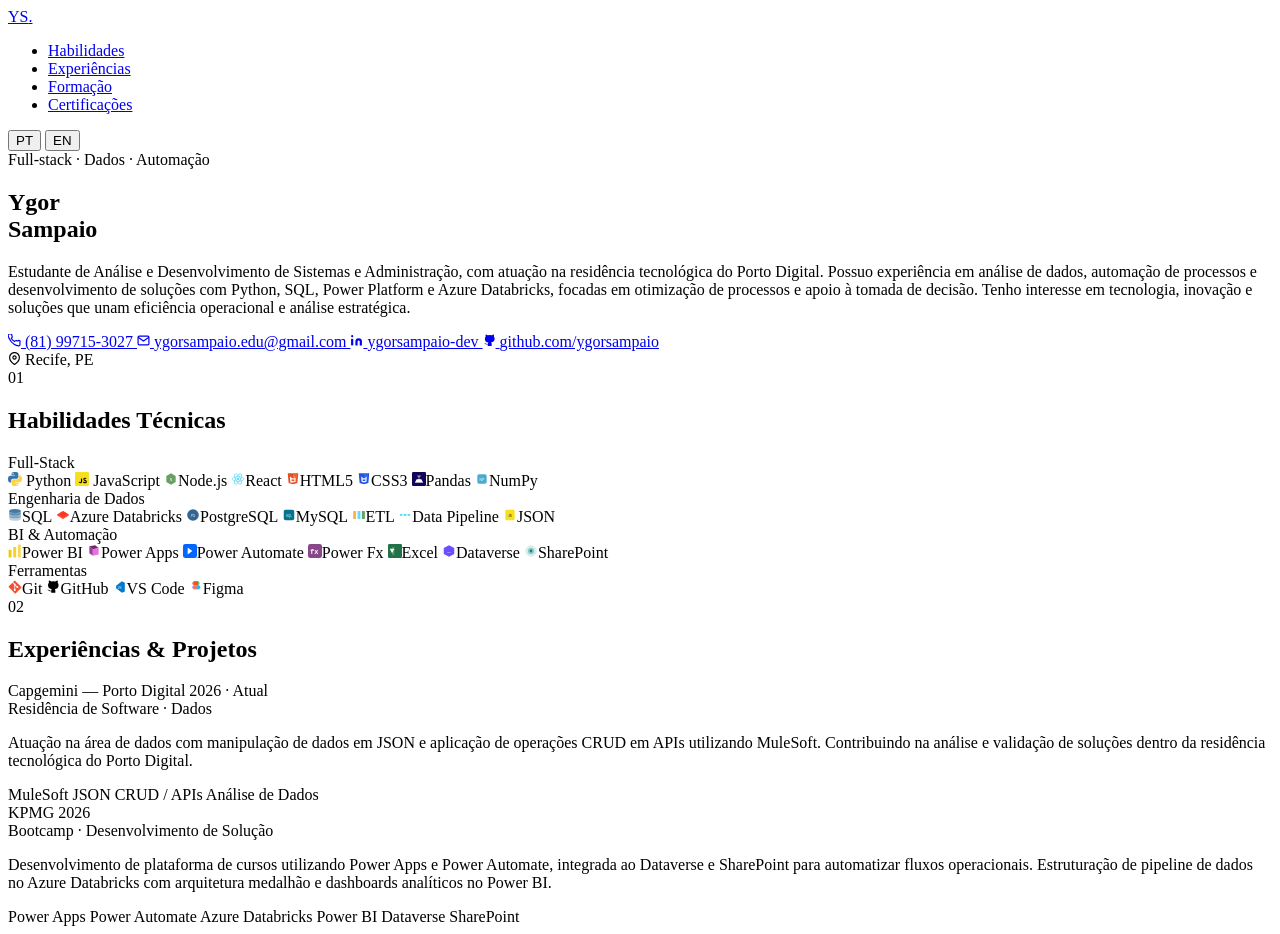
==== commit 74e7f1dc: "Update index.html" ====
--- a/index.html
+++ b/index.html
@@ -4,421 +4,9 @@
   <meta charset="UTF-8">
   <meta name="viewport" content="width=device-width, initial-scale=1.0">
   <title>Currículo | Ygor Sampaio</title>
-  <link href="https://fonts.googleapis.com/css2?family=Plus+Jakarta+Sans:wght@700;800&family=Syne:wght@400;600;700;800&family=DM+Sans:ital,wght@0,300;0,400;0,500;1,300&display=swap" rel="stylesheet">
-  <style>
-    *, *::before, *::after { box-sizing: border-box; margin: 0; padding: 0; }
-
-    :root {
-      --bg:          #05060c;
-      --surface:     #0c0e18;
-      --surface2:    #111320;
-      --blue:        #4f8ef7;
-      --blue-dim:    rgba(79,142,247,0.10);
-      --blue-border: rgba(79,142,247,0.26);
-      --text:        #eaecf4;
-      --text-dim:    #8892a8;
-      --muted:       #4e5670;
-      --border:      rgba(255,255,255,0.055);
-      --border2:     rgba(255,255,255,0.09);
-    }
-
-    html { scroll-behavior: smooth; }
-
-    body {
-      background: var(--bg);
-      color: var(--text);
-      font-family: 'DM Sans', sans-serif;
-      line-height: 1.65;
-      font-size: 15px;
-      min-height: 100vh;
-    }
-
-    /* ── Noise ── */
-    body::before {
-      content: '';
-      position: fixed; inset: 0;
-      background-image: url("data:image/svg+xml,%3Csvg viewBox='0 0 200 200' xmlns='http://www.w3.org/2000/svg'%3E%3Cfilter id='n'%3E%3CfeTurbulence type='fractalNoise' baseFrequency='0.85' numOctaves='4' stitchTiles='stitch'/%3E%3C/filter%3E%3Crect width='100%25' height='100%25' filter='url(%23n)' opacity='0.04'/%3E%3C/svg%3E");
-      pointer-events: none; z-index: 0; opacity: 0.45;
-    }
-
-    .ambient {
-      position: fixed; inset: 0; pointer-events: none; z-index: 0;
-      background:
-        radial-gradient(ellipse 800px 600px at 85% 5%, rgba(79,142,247,0.08), transparent),
-        radial-gradient(ellipse 500px 400px at 5% 90%, rgba(14,165,233,0.05), transparent);
-    }
-    .grid-bg {
-      position: fixed; inset: 0; pointer-events: none; z-index: 0;
-      background-image:
-        linear-gradient(rgba(255,255,255,0.018) 1px, transparent 1px),
-        linear-gradient(90deg, rgba(255,255,255,0.018) 1px, transparent 1px);
-      background-size: 52px 52px;
-    }
-
-    /* ── Layout ── */
-    .page {
-      position: relative; z-index: 1;
-      max-width: 920px;
-      margin: 0 auto;
-      padding: 0 28px 100px;
-    }
-
-    /* ── Nav ── */
-    nav {
-      position: sticky; top: 0; z-index: 100;
-      display: flex; align-items: center; justify-content: space-between;
-      padding: 18px 0;
-      border-bottom: 1px solid var(--border);
-      background: rgba(5,6,12,0.88);
-      backdrop-filter: blur(20px);
-      -webkit-backdrop-filter: blur(20px);
-      margin-bottom: 72px;
-    }
-    .nav-left { display: flex; align-items: center; gap: 20px; }
-    .nav-logo {
-      font-family: 'Syne', sans-serif;
-      font-weight: 800;
-      font-size: 16px;
-      letter-spacing: -0.01em;
-      color: var(--text);
-      text-decoration: none;
-    }
-    .nav-logo span { color: var(--blue); }
-
-    .nav-links { display: flex; gap: 2px; list-style: none; }
-    .nav-links a {
-      font-size: 12px;
-      font-weight: 500;
-      letter-spacing: 0.05em;
-      text-transform: uppercase;
-      color: var(--muted);
-      text-decoration: none;
-      padding: 6px 12px;
-      border-radius: 6px;
-      transition: color 0.2s, background 0.2s;
-    }
-    .nav-links a:hover { color: var(--text); background: var(--border); }
-
-    /* Lang toggle in nav */
-    .lang-toggle {
-      display: flex;
-      background: var(--surface2);
-      border: 1px solid var(--border2);
-      border-radius: 8px;
-      overflow: hidden;
-    }
-    .lang-btn {
-      padding: 5px 12px;
-      font-size: 11px;
-      font-weight: 600;
-      letter-spacing: 0.1em;
-      text-transform: uppercase;
-      color: var(--muted);
-      background: transparent;
-      border: none;
-      cursor: pointer;
-      transition: all 0.2s;
-      font-family: 'DM Sans', sans-serif;
-    }
-    .lang-btn.active { background: var(--blue-dim); color: var(--blue); }
-    .lang-btn:hover:not(.active) { color: var(--text); }
-
-    /* ── Hero ── */
-    .hero {
-      display: grid;
-      grid-template-columns: 1fr auto;
-      align-items: start;
-      gap: 44px;
-      margin-bottom: 88px;
-      opacity: 0;
-      animation: fadeUp 0.7s 0.1s forwards;
-    }
-    .hero-role {
-      font-size: 11px;
-      color: var(--blue);
-      font-weight: 600;
-      letter-spacing: 0.2em;
-      text-transform: uppercase;
-      margin-bottom: 16px;
-      display: flex; align-items: center; gap: 8px;
-    }
-    .hero-role::before {
-      content: '';
-      width: 6px; height: 6px;
-      border-radius: 50%;
-      background: var(--blue);
-      animation: pulse 2.5s infinite;
-    }
-    @keyframes pulse { 0%,100%{opacity:1} 50%{opacity:0.2} }
-
-    .hero-name {
-      font-family: 'Plus Jakarta Sans', sans-serif;
-      font-weight: 800;
-      font-size: clamp(2.6rem, 5.5vw, 4.2rem);
-      line-height: 1.0;
-      letter-spacing: -0.04em;
-      margin-bottom: 18px;
-    }
-    .hero-name .outline {
-      color: #2a3a5e;
-    }
-    .hero-bio {
-      font-size: 14.5px;
-      color: var(--text-dim);
-      line-height: 1.8;
-      max-width: 520px;
-    }
-
-    /* Contact card */
-    .contact-card {
-      background: var(--surface);
-      border: 1px solid var(--border2);
-      border-radius: 18px;
-      padding: 22px 24px;
-      min-width: 220px;
-      display: flex;
-      flex-direction: column;
-      gap: 11px;
-    }
-    .contact-row {
-      display: flex;
-      align-items: center;
-      gap: 11px;
-      font-size: 12.5px;
-      color: var(--text-dim);
-      text-decoration: none;
-      transition: color 0.2s;
-    }
-    .contact-row:hover { color: var(--blue); }
-    .contact-icon {
-      width: 32px; height: 32px;
-      background: var(--blue-dim);
-      border: 1px solid var(--blue-border);
-      border-radius: 9px;
-      display: grid; place-items: center;
-      flex-shrink: 0;
-      color: var(--blue);
-    }
-
-    /* ── Sections ── */
-    .section {
-      margin-bottom: 64px;
-      opacity: 0;
-      animation: fadeUp 0.6s forwards;
-    }
-    .section-header {
-      display: flex;
-      align-items: center;
-      gap: 14px;
-      margin-bottom: 30px;
-    }
-    .section-label {
-      font-family: 'Syne', sans-serif;
-      font-size: 10px;
-      font-weight: 700;
-      letter-spacing: 0.25em;
-      text-transform: uppercase;
-      color: var(--blue);
-      opacity: 0.7;
-    }
-    .section-title {
-      font-family: 'Syne', sans-serif;
-      font-size: 1.3rem;
-      font-weight: 700;
-      letter-spacing: -0.025em;
-      color: var(--text);
-    }
-    .section-line { flex: 1; height: 1px; background: var(--border); }
-
-    /* ── Skills ── */
-    .skill-group { margin-bottom: 22px; }
-    .skill-group-name {
-      font-size: 10.5px;
-      font-weight: 600;
-      letter-spacing: 0.18em;
-      text-transform: uppercase;
-      color: var(--muted);
-      margin-bottom: 12px;
-    }
-    .tags-row { display: flex; flex-wrap: wrap; gap: 8px; }
-
-    .tag-pill {
-      display: flex;
-      align-items: center;
-      gap: 7px;
-      font-size: 12.5px;
-      font-weight: 400;
-      color: var(--blue);
-      background: var(--blue-dim);
-      border: 1px solid var(--blue-border);
-      padding: 6px 14px;
-      border-radius: 100px;
-      transition: all 0.2s;
-      cursor: default;
-    }
-    .tag-pill:hover {
-      background: rgba(79,142,247,0.18);
-      border-color: rgba(79,142,247,0.45);
-      color: #a8c8ff;
-    }
-
-    .tag-pill svg { flex-shrink: 0; }
-
-    /* ── Timeline ── */
-    .timeline { display: flex; flex-direction: column; gap: 4px; }
-    .tl-item {
-      display: grid;
-      grid-template-columns: 52px 1fr;
-      gap: 0 22px;
-      position: relative;
-    }
-    .tl-left {
-      display: flex; flex-direction: column; align-items: center;
-      padding-top: 5px;
-    }
-    .tl-dot {
-      width: 10px; height: 10px;
-      border-radius: 50%;
-      background: var(--blue);
-      border: 2px solid var(--bg);
-      outline: 2px solid var(--blue-border);
-      flex-shrink: 0; z-index: 1;
-    }
-    .tl-line {
-      width: 1px; flex: 1;
-      background: linear-gradient(var(--blue-border), transparent);
-      margin-top: 5px;
-      min-height: 24px;
-    }
-    .tl-item:last-child .tl-line { display: none; }
-    .tl-body { padding-bottom: 38px; }
-
-    .tl-meta {
-      display: flex;
-      justify-content: space-between;
-      align-items: baseline;
-      flex-wrap: wrap;
-      gap: 4px;
-      margin-bottom: 5px;
-    }
-    .tl-company {
-      font-family: 'Syne', sans-serif;
-      font-size: 15px;
-      font-weight: 700;
-      color: var(--text);
-    }
-    .tl-period {
-      font-size: 11.5px;
-      color: var(--muted);
-      font-weight: 400;
-      letter-spacing: 0.04em;
-    }
-    .tl-role {
-      font-size: 11.5px;
-      color: var(--blue);
-      font-weight: 600;
-      letter-spacing: 0.1em;
-      text-transform: uppercase;
-      margin-bottom: 10px;
-    }
-    .tl-desc {
-      font-size: 13.5px;
-      color: var(--text-dim);
-      line-height: 1.75;
-    }
-    .tl-desc strong { color: var(--text); font-weight: 500; }
-    .tl-chips { display: flex; flex-wrap: wrap; gap: 6px; margin-top: 14px; }
-    .tl-chip {
-      font-size: 11.5px;
-      color: var(--muted);
-      background: var(--surface);
-      border: 1px solid var(--border);
-      padding: 3px 11px;
-      border-radius: 5px;
-    }
-
-    /* ── Certs ── */
-    .cert-grid {
-      display: grid;
-      grid-template-columns: repeat(auto-fill, minmax(190px, 1fr));
-      gap: 12px;
-    }
-    .cert-card {
-      background: var(--surface);
-      border: 1px solid var(--border2);
-      border-radius: 13px;
-      padding: 18px 20px;
-      transition: border-color 0.2s, background 0.2s;
-    }
-    .cert-card:hover { border-color: var(--blue-border); background: var(--blue-dim); }
-    .cert-source {
-      font-size: 10.5px;
-      color: var(--muted);
-      letter-spacing: 0.12em;
-      text-transform: uppercase;
-      margin-bottom: 6px;
-    }
-    .cert-name { font-size: 13.5px; font-weight: 500; color: var(--text-dim); }
-
-    /* ── Languages ── */
-    .lang-row { display: flex; gap: 14px; flex-wrap: wrap; }
-    .lang-item {
-      display: flex; align-items: center; gap: 14px;
-      background: var(--surface);
-      border: 1px solid var(--border2);
-      padding: 14px 22px;
-      border-radius: 12px;
-      transition: border-color 0.2s;
-    }
-    .lang-item:hover { border-color: var(--blue-border); }
-    .lang-flag { font-size: 22px; line-height: 1; }
-    .lang-name { font-family: 'Syne', sans-serif; font-size: 14px; font-weight: 700; }
-    .lang-level { font-size: 12px; color: var(--muted); margin-top: 1px; }
-    .lang-badge {
-      font-size: 11px;
-      font-weight: 700;
-      color: var(--blue);
-      background: var(--blue-dim);
-      border: 1px solid var(--blue-border);
-      padding: 3px 9px;
-      border-radius: 6px;
-      letter-spacing: 0.05em;
-    }
-    .lang-badge.native { color: #34d399; background: rgba(52,211,153,0.1); border-color: rgba(52,211,153,0.25); }
-
-    /* ── Footer ── */
-    footer {
-      position: relative; z-index: 1;
-      border-top: 1px solid var(--border);
-      text-align: center;
-      padding: 28px 24px;
-      font-size: 12px;
-      color: var(--muted);
-      max-width: 920px;
-      margin: 0 auto;
-    }
-    footer a { color: var(--blue); text-decoration: none; }
-
-    /* ── Animations ── */
-    @keyframes fadeUp {
-      from { opacity: 0; transform: translateY(20px); }
-      to   { opacity: 1; transform: translateY(0); }
-    }
-    .s1 { animation-delay: 0.15s; }
-    .s2 { animation-delay: 0.28s; }
-    .s3 { animation-delay: 0.40s; }
-    .s4 { animation-delay: 0.52s; }
-    .s5 { animation-delay: 0.64s; }
-    .s6 { animation-delay: 0.76s; }
-
-    /* ── Responsive ── */
-    @media (max-width: 660px) {
-      .hero { grid-template-columns: 1fr; }
-      .contact-card { min-width: unset; }
-      .nav-links { display: none; }
-      .tl-item { grid-template-columns: 34px 1fr; gap: 0 14px; }
-    }
-  </style>
+  <link href="https://fonts.googleapis.com/css2?family=Plus+Jakarta+Sans:wght@700;800&family=Syne:wght@400;700;800&family=DM+Sans:ital,wght@0,300;0,400;0,500;1,300&display=swap" rel="stylesheet">
+  <!-- Vinculação do arquivo CSS externo -->
+  <link rel="stylesheet" href="index.css">
 </head>
 <body>
   <div class="ambient"></div>
@@ -431,7 +19,7 @@
       <div class="nav-left">
         <a href="landing.html" class="nav-logo">YS<span>.</span></a>
         <ul class="nav-links">
-          <li><a href="#habilidades" data-pt="Habilidades" atad-en="Skills">Habilidades</a></li>
+          <li><a href="#habilidades" data-pt="Habilidades" data-en="Skills">Habilidades</a></li>
           <li><a href="#experiencias" data-pt="Experiências" data-en="Experience">Experiências</a></li>
           <li><a href="#formacao" data-pt="Formação" data-en="Education">Formação</a></li>
           <li><a href="#certs" data-pt="Certificações" data-en="Certifications">Certificações</a></li>
@@ -450,13 +38,11 @@
         <h1 class="hero-name">
           Ygor<br><span class="outline">Sampaio</span>
         </h1>
-<p class="hero-bio" 
-data-pt="Estudante de Análise e Desenvolvimento de Sistemas e Administração, com atuação na residência tecnológica do Porto Digital. Possuo experiência em análise de dados, automação de processos e desenvolvimento de soluções com Python, SQL, Power Platform e Azure Databricks, focadas em otimização de processos e apoio à tomada de decisão. Tenho interesse em tecnologia, inovação e soluções que unam eficiência operacional e análise estratégica." 
-
-data-en="Analysis and Systems Development and Business Administration student currently working at Porto Digital's technology residency program. Experienced in data analysis, process automation, and solution development using Python, SQL, Power Platform, and Azure Databricks, focusing on process optimization and decision-making support. Interested in technology, innovation, and solutions that combine operational efficiency with strategic analysis.">
-
-Estudante de Análise e Desenvolvimento de Sistemas e Administração, com atuação na residência tecnológica do Porto Digital. Possuo experiência em análise de dados, automação de processos e desenvolvimento de soluções com Python, SQL, Power Platform e Azure Databricks, focadas em otimização de processos e apoio à tomada de decisão. Tenho interesse em tecnologia, inovação e soluções que unam eficiência operacional e análise estratégica.
-</p>
+        <p class="hero-bio" 
+        data-pt="Estudante de Análise e Desenvolvimento de Sistemas e Administração, com atuação na residência tecnológica do Porto Digital. Possuo experiência em análise de dados, automação de processos e desenvolvimento de soluções com Python, SQL, Power Platform e Azure Databricks, focadas em otimização de processos e apoio à tomada de decisão. Tenho interesse em tecnologia, inovação e soluções que unam eficiência operacional e análise estratégica." 
+        data-en="Analysis and Systems Development and Business Administration student currently working at Porto Digital's technology residency program. Experienced in data analysis, process automation, and solution development using Python, SQL, Power Platform, and Azure Databricks, focusing on process optimization and decision-making support. Interested in technology, innovation, and solutions that combine operational efficiency with strategic analysis.">
+        Estudante de Análise e Desenvolvimento de Sistemas e Administração, com atuação na residência tecnológica do Porto Digital. Possuo experiência em análise de dados, automação de processos e desenvolvimento de soluções com Python, SQL, Power Platform e Azure Databricks, focadas em otimização de processos e apoio à tomada de decisão. Tenho interesse em tecnologia, inovação e soluções que unam eficiência operacional e análise estratégica.
+        </p>
       </div>
       <div class="contact-card">
         <a class="contact-row" href="tel:+5581997153027">
@@ -504,150 +90,55 @@
         <div class="skill-group-name" data-pt="Full-Stack" data-en="Full-Stack">Full-Stack</div>
         <div class="tags-row">
           <span class="tag-pill highlight">
-            <!-- Python icon -->
             <svg width="14" height="14" viewBox="0 0 24 24"><path d="M11.914 0C5.82 0 6.2 2.656 6.2 2.656l.007 2.752h5.814v.826H3.89S0 5.789 0 11.969c0 6.18 3.403 5.962 3.403 5.962h2.034v-2.867s-.11-3.41 3.35-3.41h5.77s3.24.052 3.24-3.13V3.19S18.326 0 11.914 0zm-3.2 1.838a1.036 1.036 0 110 2.072 1.036 1.036 0 010-2.072z" fill="#3776ab"/><path d="M12.086 24c6.094 0 5.714-2.656 5.714-2.656l-.007-2.752H12v-.826h8.11S24 18.211 24 12.031c0-6.18-3.403-5.962-3.403-5.962h-2.034v2.867s.11 3.41-3.35 3.41h-5.77s-3.24-.052-3.24 3.13v5.334S5.674 24 12.086 24zm3.2-1.838a1.036 1.036 0 110-2.072 1.036 1.036 0 010 2.072z" fill="#ffd343"/></svg>
             Python
           </span>
           <span class="tag-pill highlight">
-            <!-- JS icon -->
             <svg width="14" height="14" viewBox="0 0 24 24"><rect width="24" height="24" rx="2" fill="#f7df1e"/><path d="M6.5 17.5l1.5-1c.3.5.6.9 1.2.9.6 0 1-.3 1-1.2V11h2v5.2c0 2-1.2 2.9-2.9 2.9-1.6 0-2.5-.8-3-1.8l1.2-.8zm7.5-.2l1.5-.9c.4.7.9 1.2 1.8 1.2.8 0 1.2-.4 1.2-.9 0-.6-.5-.8-1.4-1.2l-.5-.2c-1.4-.6-2.3-1.3-2.3-2.8 0-1.4 1.1-2.5 2.7-2.5 1.2 0 2 .4 2.6 1.5l-1.4.9c-.3-.6-.6-.8-1.2-.8-.5 0-.9.3-.9.8 0 .6.4.8 1.2 1.2l.5.2c1.6.7 2.5 1.4 2.5 3 0 1.7-1.4 2.6-3.2 2.6-1.8 0-2.9-.9-3.5-2z" fill="#000"/></svg>
             JavaScript
           </span>
-          <span class="tag-pill"><svg width="14" height="14" viewBox="0 0 24 24">
-  <path d="M12 2L20 7V17L12 22L4 17V7L12 2Z" fill="#68A063"/>
-  <text x="12" y="15" text-anchor="middle" font-size="6" fill="white" font-family="Arial">N</text>
-</svg>Node.js</span>
-          <span class="tag-pill">
-            <!-- React -->
-            <svg width="14" height="14" viewBox="0 0 24 24"><circle cx="12" cy="12" r="2.2" fill="#61dafb"/><ellipse cx="12" cy="12" rx="10" ry="4" stroke="#61dafb" stroke-width="1.2" fill="none"/><ellipse cx="12" cy="12" rx="10" ry="4" stroke="#61dafb" stroke-width="1.2" fill="none" transform="rotate(60 12 12)"/><ellipse cx="12" cy="12" rx="10" ry="4" stroke="#61dafb" stroke-width="1.2" fill="none" transform="rotate(120 12 12)"/></svg>
-            React
-          </span>
-          <span class="tag-pill">
-            <!-- HTML -->
-            <svg width="14" height="14" viewBox="0 0 24 24"><path d="M3 2l1.5 17L12 21l7.5-2L21 2z" fill="#e34c26"/><path d="M12 3.5v15.7l5.8-1.6 1.2-14.1z" fill="#ef652a"/><path d="M12 8h-3l.2 2.5H12v2.5H9.4l.2 2.5H12v2.5H7.5L6.7 8H12z" fill="#fff"/><path d="M12 8h3l-.3 2.5H12v2.5h2.5l-.3 2.5H12v2.5l4.3-1.2.3-3.3.2-3z" fill="#ebebeb"/></svg>
-            HTML5
-          </span>
-          <span class="tag-pill">
-            <svg width="14" height="14" viewBox="0 0 24 24"><path d="M3 2l1.5 17L12 21l7.5-2L21 2z" fill="#264de4"/><path d="M12 3.5v15.7l5.8-1.6 1.2-14.1z" fill="#2965f1"/><path d="M12 8H9.2l.2 2.5H12v2.5H9.6l.2 2.5H12v2.5L7.8 16.5l-.3-3.5-.2-5H12z" fill="#fff"/><path d="M12 8h2.8l-.3 2.5H12v2.5h2.3l-.3 2.5H12v2.5l4.2-1.2.3-3.8.2-5z" fill="#ebebeb"/></svg>
-            CSS3
-          </span>
-          <span class="tag-pill">
-            <svg width="14" height="14" viewBox="0 0 24 24"><rect width="24" height="24" rx="2" fill="#150458"/><path d="M8.5 6h7L12 10.5 8.5 6zm3.5 4.5L5 18h14L12 10.5z" fill="#e1e1e1" opacity=".7"/><path d="M5 18h14l-3-5.5H8L5 18z" fill="#fff"/></svg>
-            Pandas
-          </span>
-          <span class="tag-pill"><svg width="14" height="14" viewBox="0 0 24 24">
-  <rect x="4" y="4" width="16" height="16" rx="3" fill="#4DABCF"/>
-  <text x="12" y="15" text-anchor="middle" font-size="6" fill="white" font-family="Arial">NP</text>
-</svg>NumPy</span>
+          <span class="tag-pill"><svg width="14" height="14" viewBox="0 0 24 24"><path d="M12 2L20 7V17L12 22L4 17V7L12 2Z" fill="#68A063"/><text x="12" y="15" text-anchor="middle" font-size="6" fill="white" font-family="Arial">N</text></svg>Node.js</span>
+          <span class="tag-pill"><svg width="14" height="14" viewBox="0 0 24 24"><circle cx="12" cy="12" r="2.2" fill="#61dafb"/><ellipse cx="12" cy="12" rx="10" ry="4" stroke="#61dafb" stroke-width="1.2" fill="none"/><ellipse cx="12" cy="12" rx="10" ry="4" stroke="#61dafb" stroke-width="1.2" fill="none" transform="rotate(60 12 12)"/><ellipse cx="12" cy="12" rx="10" ry="4" stroke="#61dafb" stroke-width="1.2" fill="none" transform="rotate(120 12 12)"/></svg>React</span>
+          <span class="tag-pill"><svg width="14" height="14" viewBox="0 0 24 24"><path d="M3 2l1.5 17L12 21l7.5-2L21 2z" fill="#e34c26"/><path d="M12 3.5v15.7l5.8-1.6 1.2-14.1z" fill="#ef652a"/><path d="M12 8h-3l.2 2.5H12v2.5H9.4l.2 2.5H12v2.5H7.5L6.7 8H12z" fill="#fff"/><path d="M12 8h3l-.3 2.5H12v2.5h2.5l-.3 2.5H12v2.5l4.3-1.2.3-3.3.2-3z" fill="#ebebeb"/></svg>HTML5</span>
+          <span class="tag-pill"><svg width="14" height="14" viewBox="0 0 24 24"><path d="M3 2l1.5 17L12 21l7.5-2L21 2z" fill="#264de4"/><path d="M12 3.5v15.7l5.8-1.6 1.2-14.1z" fill="#2965f1"/><path d="M12 8H9.2l.2 2.5H12v2.5H9.6l.2 2.5H12v2.5L7.8 16.5l-.3-3.5-.2-5H12z" fill="#fff"/><path d="M12 8h2.8l-.3 2.5H12v2.5h2.3l-.3 2.5H12v2.5l4.2-1.2.3-3.8.2-5z" fill="#ebebeb"/></svg>CSS3</span>
+          <span class="tag-pill"><svg width="14" height="14" viewBox="0 0 24 24"><rect width="24" height="24" rx="2" fill="#150458"/><path d="M8.5 6h7L12 10.5 8.5 6zm3.5 4.5L5 18h14L12 10.5z" fill="#e1e1e1" opacity=".7"/><path d="M5 18h14l-3-5.5H8L5 18z" fill="#fff"/></svg>Pandas</span>
+          <span class="tag-pill"><svg width="14" height="14" viewBox="0 0 24 24"><rect x="4" y="4" width="16" height="16" rx="3" fill="#4DABCF"/><text x="12" y="15" text-anchor="middle" font-size="6" fill="white" font-family="Arial">NP</text></svg>NumPy</span>
         </div>
       </div>
 
       <div class="skill-group">
         <div class="skill-group-name" data-pt="Engenharia de Dados" data-en="Data Engineering">Engenharia de Dados</div>
         <div class="tags-row">
-          <span class="tag-pill highlight">
-            <!-- SQL -->
-            <svg width="14" height="14" viewBox="0 0 24 24"><ellipse cx="12" cy="5" rx="10" ry="3.5" fill="#4479a1"/><path d="M2 5v4.5C2 11.4 6.5 13 12 13s10-1.6 10-3.5V5" fill="#4479a1" opacity=".7"/><path d="M2 9.5V14C2 15.9 6.5 17.5 12 17.5S22 15.9 22 14V9.5" fill="#4479a1" opacity=".5"/><path d="M2 14V18.5C2 20.4 6.5 22 12 22s10-1.6 10-3.5V14" fill="#4479a1" opacity=".35"/></svg>
-            SQL
-          </span>
-          <span class="tag-pill highlight">
-            <!-- Azure Databricks -->
-            <svg width="14" height="14" viewBox="0 0 24 24"><path d="M2 13l10 6 10-6v-2L12 5 2 11v2z" fill="#ff3621"/><path d="M2 11l10 6 10-6" fill="none" stroke="#fff" stroke-width="1" opacity=".4"/><path d="M12 5l10 6-10 6L2 11z" fill="#ff3621" opacity=".5"/></svg>
-            Azure Databricks
-          </span>
-          <span class="tag-pill">
-            <svg width="14" height="14" viewBox="0 0 24 24">
-  <circle cx="12" cy="12" r="10" fill="#336791"/>
-  <text x="12" y="15" text-anchor="middle" font-size="5" fill="white" font-family="Arial">PG</text>
-</svg>
-            PostgreSQL
-          </span>
-          <span class="tag-pill"><svg width="14" height="14" viewBox="0 0 24 24">
-  <rect x="3" y="3" width="18" height="18" rx="3" fill="#00758F"/>
-  <text x="12" y="15" text-anchor="middle" font-size="5" fill="white" font-family="Arial">SQL</text>
-</svg>MySQL</span>
-          <span class="tag-pill"><svg width="14" height="14" viewBox="0 0 24 24">
-  <rect x="2" y="5" width="5" height="14" rx="1" fill="#FFB347"/>
-  <rect x="9.5" y="5" width="5" height="14" rx="1" fill="#61DAFB"/>
-  <rect x="17" y="5" width="5" height="14" rx="1" fill="#68A063"/>
-</svg>ETL</span>
-          <span class="tag-pill"><svg width="14" height="14" viewBox="0 0 24 24">
-  <circle cx="5" cy="12" r="2" fill="#61DAFB"/>
-  <circle cx="12" cy="12" r="2" fill="#61DAFB"/>
-  <circle cx="19" cy="12" r="2" fill="#61DAFB"/>
-  <path d="M7 12H10M14 12H17" stroke="#61DAFB" stroke-width="1.5"/>
-</svg>Data Pipeline</span>
-          <span class="tag-pill"><svg width="14" height="14" viewBox="0 0 24 24">
-  <rect x="4" y="3" width="16" height="18" rx="2" fill="#F7DF1E"/>
-  <text x="12" y="15" text-anchor="middle" font-size="5" fill="black" font-family="Arial">JS</text>
-</svg>JSON</span>
+          <span class="tag-pill highlight"><svg width="14" height="14" viewBox="0 0 24 24"><ellipse cx="12" cy="5" rx="10" ry="3.5" fill="#4479a1"/><path d="M2 5v4.5C2 11.4 6.5 13 12 13s10-1.6 10-3.5V5" fill="#4479a1" opacity=".7"/><path d="M2 9.5V14C2 15.9 6.5 17.5 12 17.5S22 15.9 22 14V9.5" fill="#4479a1" opacity=".5"/><path d="M2 14V18.5C2 20.4 6.5 22 12 22s10-1.6 10-3.5V14" fill="#4479a1" opacity=".35"/></svg>SQL</span>
+          <span class="tag-pill highlight"><svg width="14" height="14" viewBox="0 0 24 24"><path d="M2 13l10 6 10-6v-2L12 5 2 11v2z" fill="#ff3621"/><path d="M2 11l10 6 10-6" fill="none" stroke="#fff" stroke-width="1" opacity=".4"/><path d="M12 5l10 6-10 6L2 11z" fill="#ff3621" opacity=".5"/></svg>Azure Databricks</span>
+          <span class="tag-pill"><svg width="14" height="14" viewBox="0 0 24 24"><circle cx="12" cy="12" r="10" fill="#336791"/><text x="12" y="15" text-anchor="middle" font-size="5" fill="white" font-family="Arial">PG</text></svg>PostgreSQL</span>
+          <span class="tag-pill"><svg width="14" height="14" viewBox="0 0 24 24"><rect x="3" y="3" width="18" height="18" rx="3" fill="#00758F"/><text x="12" y="15" text-anchor="middle" font-size="5" fill="white" font-family="Arial">SQL</text></svg>MySQL</span>
+          <span class="tag-pill"><svg width="14" height="14" viewBox="0 0 24 24"><rect x="2" y="5" width="5" height="14" rx="1" fill="#FFB347"/><rect x="9.5" y="5" width="5" height="14" rx="1" fill="#61DAFB"/><rect x="17" y="5" width="5" height="14" rx="1" fill="#68A063"/></svg>ETL</span>
+          <span class="tag-pill"><svg width="14" height="14" viewBox="0 0 24 24"><circle cx="5" cy="12" r="2" fill="#61DAFB"/><circle cx="12" cy="12" r="2" fill="#61DAFB"/><circle cx="19" cy="12" r="2" fill="#61DAFB"/><path d="M7 12H10M14 12H17" stroke="#61DAFB" stroke-width="1.5"/></svg>Data Pipeline</span>
+          <span class="tag-pill"><svg width="14" height="14" viewBox="0 0 24 24"><rect x="4" y="3" width="16" height="18" rx="2" fill="#F7DF1E"/><text x="12" y="15" text-anchor="middle" font-size="5" fill="black" font-family="Arial">JS</text></svg>JSON</span>
         </div>
       </div>
 
       <div class="skill-group">
         <div class="skill-group-name" data-pt="BI & Automação" data-en="BI & Automation">BI & Automação</div>
         <div class="tags-row">
-          <span class="tag-pill highlight">
-            <!-- Power BI -->
-            <svg width="14" height="14" viewBox="0 0 24 24"><rect x="1" y="10" width="5" height="13" rx="1" fill="#f2c811"/><rect x="9" y="5" width="5" height="18" rx="1" fill="#f2c811" opacity=".85"/><rect x="17" y="1" width="5" height="22" rx="1" fill="#f2c811" opacity=".7"/></svg>
-            Power BI
-          </span>
-          <span class="tag-pill highlight">
-            <!-- Power Apps -->
-            <svg width="14" height="14" viewBox="0 0 24 24">
-  <polygon points="4,4 14,2 20,7 10,9" fill="#742774"/>
-  <polygon points="4,4 10,9 10,20 4,16" fill="#A437A0"/>
-  <polygon points="10,9 20,7 20,18 10,20" fill="#E872D9"/>
-</svg>
-            Power Apps
-          </span>
-          <span class="tag-pill highlight">
-            <!-- Power Automate -->
-            <svg width="14" height="14" viewBox="0 0 24 24"><rect width="24" height="24" rx="4" fill="#0066ff"/><path d="M8 6l8 6-8 6V6z" fill="#fff"/></svg>
-            Power Automate
-          </span>
-          <span class="tag-pill highlight">
-            <!-- Power Fx -->
-            <svg width="14" height="14" viewBox="0 0 24 24"><rect width="24" height="24" rx="4" fill="#742774" opacity=".85"/><text x="3.5" y="17" font-family="'Courier New',monospace" font-size="12" fill="#fff" font-weight="bold">fx</text></svg>
-            Power Fx
-          </span>
-          <span class="tag-pill">
-            <svg width="14" height="14" viewBox="0 0 24 24"><rect width="24" height="24" rx="2" fill="#217346"/><path d="M7 5h4v14H7z" fill="#fff" opacity=".2"/><path d="M3 8h8l-4 8-4-8z" fill="#fff"/></svg>
-            Excel
-          </span>
-          <span class="tag-pill"><svg width="14" height="14" viewBox="0 0 24 24">
-  <polygon points="12,2 21,7 21,17 12,22 3,17 3,7" fill="#6B4EFF"/>
-  <text x="12" y="15" text-anchor="middle" font-size="4" fill="white" font-family="Arial">DV</text>
-</svg>Dataverse</span>
-          <span class="tag-pill">
-            <!-- SharePoint -->
-            <svg width="14" height="14" viewBox="0 0 24 24"><circle cx="12" cy="12" r="9" fill="#038387" opacity=".15" stroke="#038387" stroke-width="1.5"/><circle cx="12" cy="12" r="5" fill="#038387" opacity=".4"/><circle cx="12" cy="12" r="2" fill="#038387"/></svg>
-            SharePoint
-          </span>
+          <span class="tag-pill highlight"><svg width="14" height="14" viewBox="0 0 24 24"><rect x="1" y="10" width="5" height="13" rx="1" fill="#f2c811"/><rect x="9" y="5" width="5" height="18" rx="1" fill="#f2c811" opacity=".85"/><rect x="17" y="1" width="5" height="22" rx="1" fill="#f2c811" opacity=".7"/></svg>Power BI</span>
+          <span class="tag-pill highlight"><svg width="14" height="14" viewBox="0 0 24 24"><polygon points="4,4 14,2 20,7 10,9" fill="#742774"/><polygon points="4,4 10,9 10,20 4,16" fill="#A437A0"/><polygon points="10,9 20,7 20,18 10,20" fill="#E872D9"/></svg>Power Apps</span>
+          <span class="tag-pill highlight"><svg width="14" height="14" viewBox="0 0 24 24"><rect width="24" height="24" rx="4" fill="#0066ff"/><path d="M8 6l8 6-8 6V6z" fill="#fff"/></svg>Power Automate</span>
+          <span class="tag-pill highlight"><svg width="14" height="14" viewBox="0 0 24 24"><rect width="24" height="24" rx="4" fill="#742774" opacity=".85"/><text x="3.5" y="17" font-family="'Courier New',monospace" font-size="12" fill="#fff" font-weight="bold">fx</text></svg>Power Fx</span>
+          <span class="tag-pill"><svg width="14" height="14" viewBox="0 0 24 24"><rect width="24" height="24" rx="2" fill="#217346"/><path d="M7 5h4v14H7z" fill="#fff" opacity=".2"/><path d="M3 8h8l-4 8-4-8z" fill="#fff"/></svg>Excel</span>
+          <span class="tag-pill"><svg width="14" height="14" viewBox="0 0 24 24"><polygon points="12,2 21,7 21,17 12,22 3,17 3,7" fill="#6B4EFF"/><text x="12" y="15" text-anchor="middle" font-size="4" fill="white" font-family="Arial">DV</text></svg>Dataverse</span>
+          <span class="tag-pill"><svg width="14" height="14" viewBox="0 0 24 24"><circle cx="12" cy="12" r="9" fill="#038387" opacity=".15" stroke="#038387" stroke-width="1.5"/><circle cx="12" cy="12" r="5" fill="#038387" opacity=".4"/><circle cx="12" cy="12" r="2" fill="#038387"/></svg>SharePoint</span>
         </div>
       </div>
 
       <div class="skill-group">
         <div class="skill-group-name" data-pt="Ferramentas" data-en="Tools">Ferramentas</div>
         <div class="tags-row">
-          <span class="tag-pill">
-            <!-- Git -->
-            <svg width="14" height="14" viewBox="0 0 24 24"><path d="M22.5 11.5l-10-10a1.4 1.4 0 00-2 0l-2 2 2.5 2.5a1.7 1.7 0 012.1 2.2l2.4 2.4a1.7 1.7 0 11-1 1l-2.2-2.2v5.8a1.7 1.7 0 11-1.4 0V9.2a1.7 1.7 0 01-.9-2.2L7.5 4.5l-6 6a1.4 1.4 0 000 2l10 10a1.4 1.4 0 002 0l9-9a1.4 1.4 0 000-2z" fill="#f05032"/></svg>
-            Git
-          </span>
-          <span class="tag-pill">
-            <svg width="14" height="14" viewBox="0 0 24 24" fill="currentColor"><path d="M9 19c-5 1.5-5-2.5-7-3m14 6v-3.87a3.37 3.37 0 00-.94-2.61c3.14-.35 6.44-1.54 6.44-7A5.44 5.44 0 0020 4.77 5.07 5.07 0 0019.91 1S18.73.65 16 2.48a13.38 13.38 0 00-7 0C6.27.65 5.09 1 5.09 1A5.07 5.07 0 005 4.77a5.44 5.44 0 00-1.5 3.78c0 5.42 3.3 6.61 6.44 7A3.37 3.37 0 009 18.13V22"/></svg>
-            GitHub
-          </span>
-          <span class="tag-pill"><svg width="14" height="14" viewBox="0 0 24 24">
-  <path d="M17 2L22 4.5V19.5L17 22L7 14V10L17 2Z" fill="#007ACC"/>
-  <text x="13" y="15" text-anchor="middle" font-size="5" fill="white" font-family="Arial">VS</text>
-</svg>VS Code</span>
-          <span class="tag-pill">
-            <!-- Figma -->
-            <svg width="14" height="14" viewBox="0 0 24 24"><path d="M8 2h8v7H8z" fill="#f24e1e"/><path d="M8 9h8v7H8z" fill="#ff7262"/><path d="M8 2a4 4 0 000 7" fill="#f24e1e"/><path d="M8 9a4 4 0 000 7" fill="#a259ff"/><path d="M16 9a4 4 0 010 7" fill="#1abcfe"/><path d="M16 2a4 4 0 010 7" fill="#0acf83"/><circle cx="16" cy="12.5" r="3.5" fill="#1abcfe"/></svg>
-            Figma
-          </span>
+          <span class="tag-pill"><svg width="14" height="14" viewBox="0 0 24 24"><path d="M22.5 11.5l-10-10a1.4 1.4 0 00-2 0l-2 2 2.5 2.5a1.7 1.7 0 012.1 2.2l2.4 2.4a1.7 1.7 0 11-1 1l-2.2-2.2v5.8a1.7 1.7 0 11-1.4 0V9.2a1.7 1.7 0 01-.9-2.2L7.5 4.5l-6 6 a1.4 1.4 0 000 2l10 10a1.4 1.4 0 002 0l9-9a1.4 1.4 0 000-2z" fill="#f05032"/></svg>Git</span>
+          <span class="tag-pill"><svg width="14" height="14" viewBox="0 0 24 24" fill="currentColor"><path d="M9 19c-5 1.5-5-2.5-7-3m14 6v-3.87a3.37 3.37 0 00-.94-2.61c3.14-.35 6.44-1.54 6.44-7A5.44 5.44 0 0020 4.77 5.07 5.07 0 0019.91 1S18.73.65 16 2.48a13.38 13.38 0 00-7 0C6.27.65 5.09 1 5.09 1A5.07 5.07 0 005 4.77a5.44 5.44 0 00-1.5 3.78c0 5.42 3.3 6.61 6.44 7A3.37 3.37 0 009 18.13V22"/></svg>GitHub</span>
+          <span class="tag-pill"><svg width="14" height="14" viewBox="0 0 24 24"><path d="M17 2L22 4.5V19.5L17 22L7 14V10L17 2Z" fill="#007ACC"/><text x="13" y="15" text-anchor="middle" font-size="5" fill="white" font-family="Arial">VS</text></svg>VS Code</span>
+          <span class="tag-pill"><svg width="14" height="14" viewBox="0 0 24 24"><path d="M8 2h8v7H8z" fill="#f24e1e"/><path d="M8 9h8v7H8z" fill="#ff7262"/><path d="M8 2a4 4 0 000 7" fill="#f24e1e"/><path d="M8 9a4 4 0 000 7" fill="#a259ff"/><path d="M16 9a4 4 0 010 7" fill="#1abcfe"/><path d="M16 2a4 4 0 010 7" fill="#0acf83"/><circle cx="16" cy="12.5" r="3.5" fill="#1abcfe"/></svg>Figma</span>
         </div>
       </div>
     </section>
@@ -661,7 +152,6 @@
       </div>
 
       <div class="timeline">
-
         <div class="tl-item">
           <div class="tl-left"><div class="tl-dot"></div><div class="tl-line"></div></div>
           <div class="tl-body">
@@ -671,9 +161,7 @@
             </div>
             <div class="tl-role" data-pt="Residência de Software · Dados" data-en="Software Residency · Data">Residência de Software · Dados</div>
             <p class="tl-desc" data-pt="Atuação na área de dados com manipulação de dados em JSON e aplicação de operações CRUD em APIs utilizando MuleSoft. Contribuindo na análise e validação de soluções dentro da residência tecnológica do Porto Digital." data-en="Working in the data domain with JSON data manipulation and CRUD operations on APIs using MuleSoft. Contributing to the analysis and validation of solutions within Porto Digital's tech residency.">
-              Atuação na área de dados com manipulação de dados em JSON e aplicação de operações CRUD
-              em APIs utilizando MuleSoft. Contribuindo na análise e validação de soluções dentro da
-              residência tecnológica do Porto Digital.
+              Atuação na área de dados com manipulação de dados em JSON e aplicação de operações CRUD em APIs utilizando MuleSoft. Contribuindo na análise e validação de soluções dentro da residência tecnológica do Porto Digital.
             </p>
             <div class="tl-chips">
               <span class="tl-chip">MuleSoft</span>
@@ -693,10 +181,7 @@
             </div>
             <div class="tl-role" data-pt="Bootcamp · Desenvolvimento de Solução" data-en="Bootcamp · Solution Development">Bootcamp · Desenvolvimento de Solução</div>
             <p class="tl-desc" data-pt="Desenvolvimento de plataforma de cursos utilizando Power Apps e Power Automate, integrada ao Dataverse e SharePoint para automatizar fluxos operacionais. Estruturação de pipeline de dados no Azure Databricks com arquitetura medalhão e dashboards analíticos no Power BI." data-en="Built a course platform using Power Apps and Power Automate, integrated with Dataverse and SharePoint to automate operational workflows. Structured a data pipeline in Azure Databricks using medallion architecture and built analytical dashboards in Power BI.">
-              Desenvolvimento de plataforma de cursos utilizando Power Apps e Power Automate,
-              integrada ao Dataverse e SharePoint para automatizar fluxos operacionais. Estruturação
-              de pipeline de dados no Azure Databricks com arquitetura medalhão e dashboards
-              analíticos no Power BI.
+              Desenvolvimento de plataforma de cursos utilizando Power Apps e Power Automate, integrada ao Dataverse e SharePoint para automatizar fluxos operacionais. Estruturação de pipeline de dados no Azure Databricks com arquitetura medalhão e dashboards analíticos no Power BI.
             </p>
             <div class="tl-chips">
               <span class="tl-chip">Power Apps</span>
@@ -708,181 +193,15 @@
             </div>
           </div>
         </div>
-
-        <div class="tl-item">
-          <div class="tl-left"><div class="tl-dot"></div><div class="tl-line"></div></div>
-          <div class="tl-body">
-            <div class="tl-meta">
-              <span class="tl-company">CETEC — Porto Digital</span>
-              <span class="tl-period">2025</span>
-            </div>
-            <div class="tl-role" data-pt="Residência Tecnológica · Robótica Educacional" data-en="Tech Residency · Educational Robotics">Residência Tecnológica · Robótica Educacional</div>
-            <p class="tl-desc" data-pt="Desenvolvimento do projeto <strong>Soletrando</strong>, uma solução educacional com o robô NAO capaz de ouvir a soletração do aluno e pontuá-lo em tempo real. Utilizando Python e Choregraphe (SDK da SoftBank Robotics) para programar os comportamentos e o reconhecimento de voz do robô. O projeto foi apresentado no <strong>REC'N'Play 2025</strong>." data-en="Developed the <strong>Soletrando</strong> project, an educational solution with the NAO robot capable of listening to the student's spelling and scoring them in real time. Used Python and Choregraphe (SoftBank Robotics SDK) to program the robot's behaviors and speech recognition. Presented at <strong>REC'N'Play 2025</strong>.">
-              Desenvolvimento do projeto <strong>Soletrando</strong>, uma solução educacional com o robô NAO
-              capaz de ouvir a soletração do aluno e pontuá-lo em tempo real. Utilizando Python e
-              Choregraphe (SDK da SoftBank Robotics) para programar os comportamentos e o
-              reconhecimento de voz do robô. O projeto foi apresentado no <strong>REC'N'Play 2025</strong>.
-            </p>
-            <div class="tl-chips">
-              <span class="tl-chip">Python</span>
-              <span class="tl-chip">Choregraphe</span>
-              <span class="tl-chip">NAO Robot</span>
-              <span class="tl-chip" data-pt="Reconhecimento de Voz" data-en="Speech Recognition">Reconhecimento de Voz</span>
-              <span class="tl-chip">REC'N'Play 2025</span>
-            </div>
-          </div>
-        </div>
-
-        <div class="tl-item">
-          <div class="tl-left"><div class="tl-dot"></div><div class="tl-line"></div></div>
-          <div class="tl-body">
-            <div class="tl-meta">
-              <span class="tl-company">Projeto Brota</span>
-              <span class="tl-period">2025</span>
-            </div>
-            <div class="tl-role" data-pt="Projeto Acadêmico · Gestão de Cooperativas" data-en="Academic Project · Cooperative Management">Projeto Acadêmico · Gestão de Cooperativas</div>
-            <p class="tl-desc" data-pt="Plataforma digital para gestão de cooperativas agrícolas. Estruturação do banco de dados em PostgreSQL com consultas SQL para análise de dados, criação de tabelas e dashboards em Excel para monitoramento de KPIs e apoio à decisão." data-en="Digital platform for agricultural cooperative management. Designed a PostgreSQL database with SQL queries for data analysis, created tables and Excel dashboards for KPI monitoring and decision support.">
-              Plataforma digital para gestão de cooperativas agrícolas. Estruturação do banco de dados
-              em PostgreSQL com consultas SQL para análise de dados, criação de tabelas e dashboards
-              em Excel para monitoramento de KPIs e apoio à decisão.
-            </p>
-            <div class="tl-chips">
-              <span class="tl-chip">PostgreSQL</span>
-              <span class="tl-chip">SQL</span>
-              <span class="tl-chip">Excel</span>
-              <span class="tl-chip">KPIs</span>
-              <span class="tl-chip">Dashboard</span>
-            </div>
-          </div>
-        </div>
-
       </div>
     </section>
-
-    <!-- FORMAÇÃO -->
-    <section class="section s3" id="formacao">
-      <div class="section-header">
-        <span class="section-label">03</span>
-        <h2 class="section-title" data-pt="Formação Acadêmica" data-en="Education">Formação Acadêmica</h2>
-        <div class="section-line"></div>
-      </div>
-
-      <div class="timeline">
-
-        <div class="tl-item">
-          <div class="tl-left"><div class="tl-dot"></div><div class="tl-line"></div></div>
-          <div class="tl-body">
-            <div class="tl-meta">
-              <span class="tl-company">SENAC — Embarque Digital</span>
-              <span class="tl-period">2025 — <span data-pt="jul." data-en="Jul.">jul.</span> 2027</span>
-            </div>
-            <div class="tl-role" data-pt="Tecnólogo em Análise e Desenvolvimento de Sistemas" data-en="Systems Analysis and Development (Technologist)">Tecnólogo em Análise e Desenvolvimento de Sistemas</div>
-          </div>
-        </div>
-
-        <div class="tl-item">
-          <div class="tl-left"><div class="tl-dot"></div><div class="tl-line"></div></div>
-          <div class="tl-body">
-            <div class="tl-meta">
-              <span class="tl-company">UFRPE</span>
-              <span class="tl-period">2025 — 2029</span>
-            </div>
-            <div class="tl-role" data-pt="Bacharelado em Administração" data-en="Bachelor's in Business Administration">Bacharelado em Administração</div>
-          </div>
-        </div>
-
-        <div class="tl-item">
-          <div class="tl-left"><div class="tl-dot"></div><div class="tl-line"></div></div>
-          <div class="tl-body">
-            <div class="tl-meta">
-              <span class="tl-company">ETE Ginásio Pernambucano</span>
-              <span class="tl-period" data-pt="Concluído" data-en="Completed">Concluído</span>
-            </div>
-            <div class="tl-role" data-pt="Técnico em Multimídia" data-en="Multimedia Technician">Técnico em Multimídia</div>
-          </div>
-        </div>
-
-      </div>
-    </section>
-
-    <!-- CERTIFICAÇÕES -->
-    <section class="section s4" id="certs">
-      <div class="section-header">
-        <span class="section-label">04</span>
-        <h2 class="section-title" data-pt="Certificações" data-en="Certifications">Certificações</h2>
-        <div class="section-line"></div>
-      </div>
-
-      <div class="cert-grid">
-        <div class="cert-card">
-          <div class="cert-source">Rocketseat</div>
-          <div class="cert-name">Python</div>
-        </div>
-        <div class="cert-card">
-          <div class="cert-source">Rocketseat</div>
-          <div class="cert-name" data-pt="Engenharia de Prompt" data-en="Prompt Engineering">Engenharia de Prompt</div>
-        </div>
-        <div class="cert-card">
-          <div class="cert-source">CESAR School</div>
-          <div class="cert-name" data-pt="QA de Software" data-en="Software QA">QA de Software</div>
-        </div>
-        <div class="cert-card">
-          <div class="cert-source">SENAC</div>
-          <div class="cert-name" data-pt="IoT e Cultura Maker" data-en="IoT & Maker Culture">IoT e Cultura Maker</div>
-        </div>
-      </div>
-    </section>
-
-    <!-- IDIOMAS -->
-    <section class="section s5">
-      <div class="section-header">
-        <span class="section-label">05</span>
-        <h2 class="section-title" data-pt="Idiomas" data-en="Languages">Idiomas</h2>
-        <div class="section-line"></div>
-      </div>
-      <div class="lang-row">
-        <div class="lang-item">
-          <div class="lang-flag">🇧🇷</div>
-          <div>
-            <div class="lang-name" data-pt="Português" data-en="Portuguese">Português</div>
-            <div class="lang-level" data-pt="Nativo" data-en="Native">Nativo</div>
-          </div>
-          <span class="lang-badge native" data-pt="Nativo" data-en="Native">Nativo</span>
-        </div>
-        <div class="lang-item">
-          <div class="lang-flag">🇺🇸</div>
-          <div>
-            <div class="lang-name" data-pt="Inglês" data-en="English">Inglês</div>
-            <div class="lang-level" data-pt="Intermediário" data-en="Intermediate">Intermediário</div>
-          </div>
-          <span class="lang-badge">B2</span>
-        </div>
-        <div class="lang-item">
-          <div class="lang-flag">🇪🇸</div>
-          <div>
-            <div class="lang-name" data-pt="Espanhol" data-en="Spanish">Espanhol</div>
-            <div class="lang-level" data-pt="Básico" data-en="Basic">Básico</div>
-          </div>
-          <span class="lang-badge">A2</span>
-        </div>
-      </div>
-    </section>
-
   </div>
-
-  <footer>
-    <span data-pt="Feito com cuidado" data-en="Crafted with care">Feito com cuidado</span> ·
-    <a href="mailto:ygorsampaio.edu@gmail.com">ygorsampaio.edu@gmail.com</a> · Recife, PE
-  </footer>
 
   <script>
     function setLang(lang) {
-      document.querySelectorAll('.lang-btn').forEach(b => {
-        b.classList.toggle('active', b.textContent.toLowerCase() === lang);
-      });
+      document.querySelectorAll('.lang-btn').forEach(b => b.classList.toggle('active', b.textContent.toLowerCase() === lang));
       document.querySelectorAll('[data-pt]').forEach(el => {
-        const val = el.getAttribute('data-' + lang);
-        if (val !== null) el.innerHTML = val;
+        el.innerHTML = el.getAttribute('data-' + lang);
       });
       document.documentElement.setAttribute('lang', lang === 'pt' ? 'pt-br' : 'en');
     }
